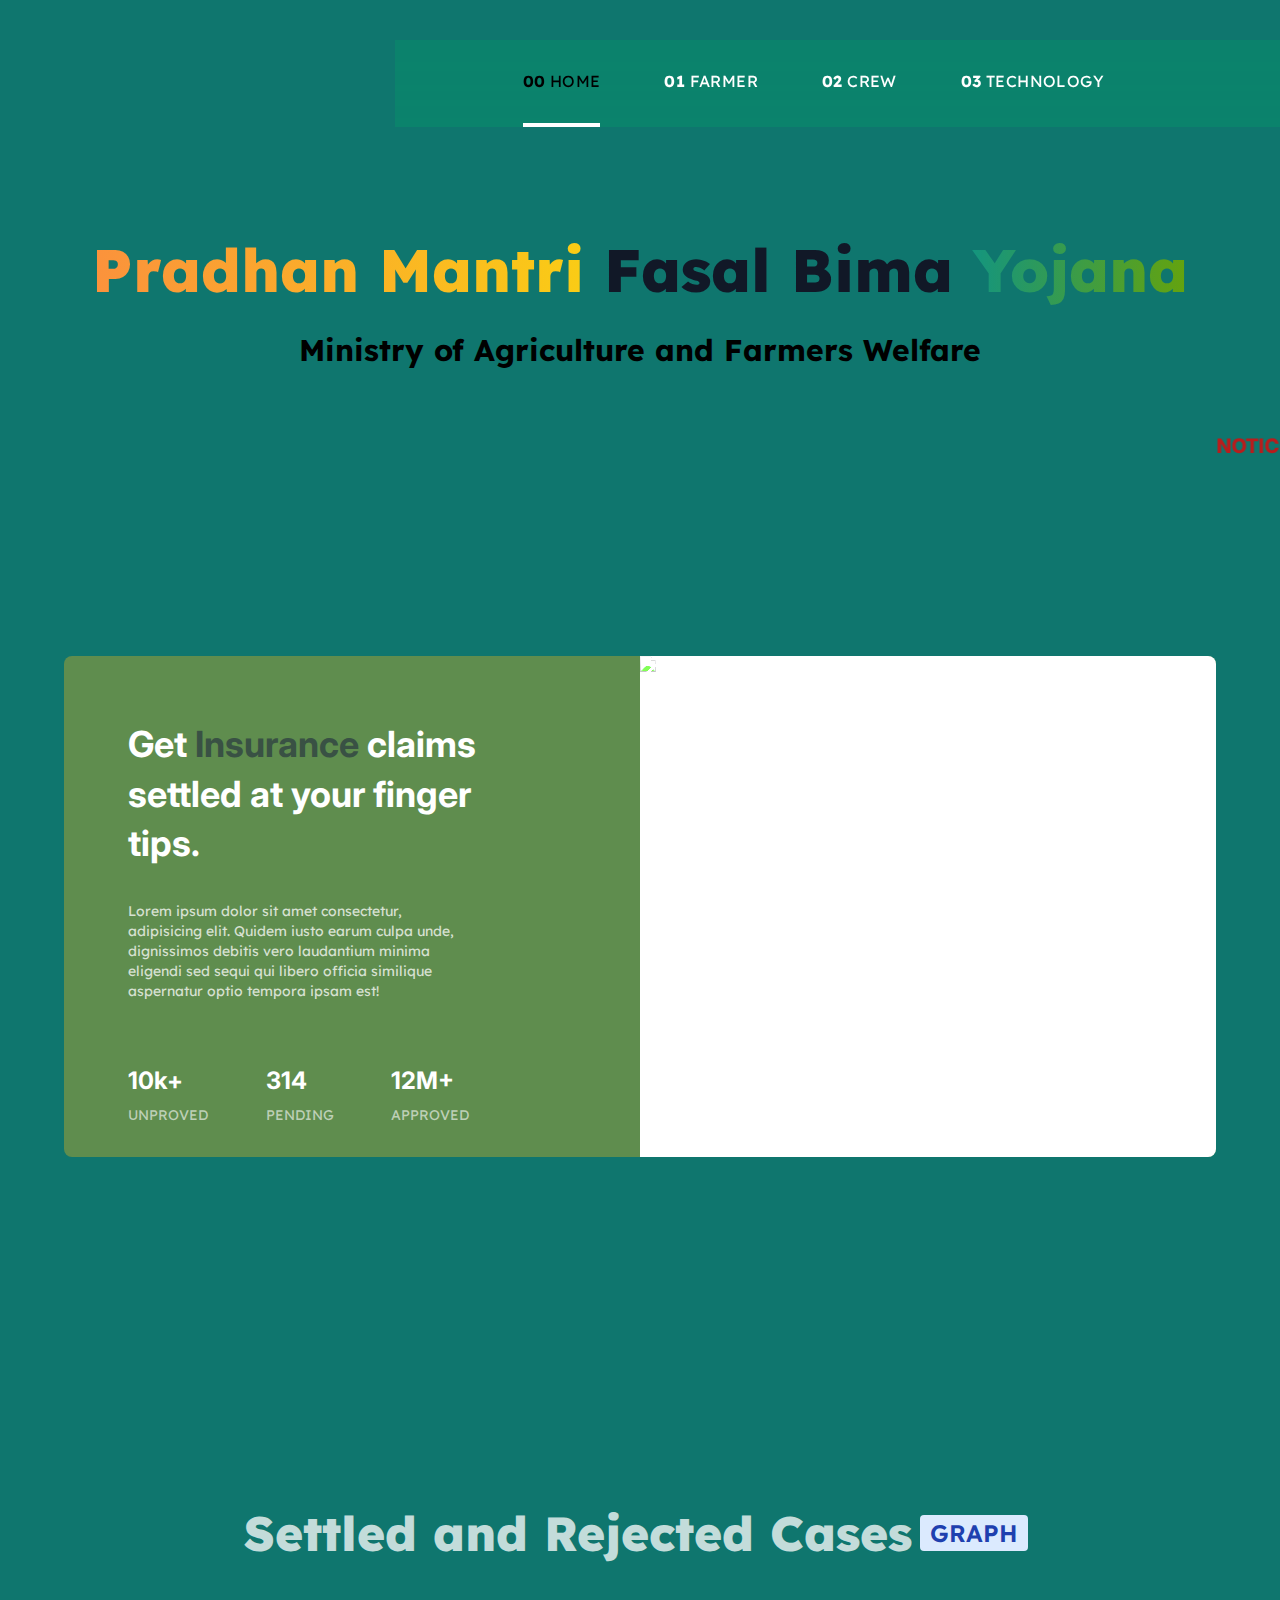
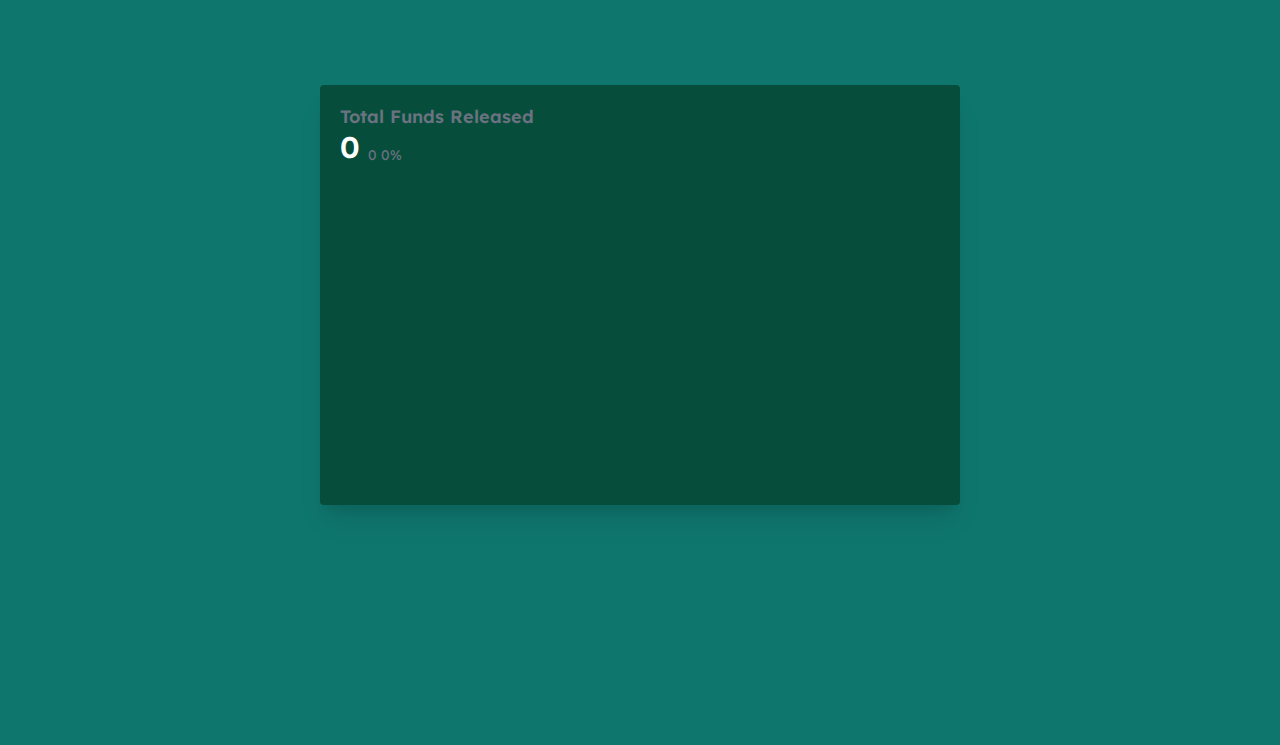
==== public/index.html @ 3e0b40a8 "login signup and database chnged" ====
<!DOCTYPE html>
<html lang="en">
  <head>
    <meta charset="UTF-8" />
    <meta http-equiv="X-UA-Compatible" content="IE=edge" />
    <meta name="viewport" content="width=device-width, initial-scale=1.0" />
    <link rel="preconnect" href="https://fonts.googleapis.com">
    <link rel="preconnect" href="https://fonts.gstatic.com" crossorigin>
    <link href="https://fonts.googleapis.com/css2?family=Barlow&family=Barlow+Condensed&family=Bellefair&display=swap" rel="stylesheet">
    <title>Crop Insurance</title>
    <link rel="stylesheet" href="main.css" />
  </head>
  <body>
    <button id="open" class="lg:hidden absolute top-0 right-0 pt-[33px] pr-6">
      <!-- <svg class="hover:opacity-0 hover:scale-150 transition-all duration-1000" xmlns="http://www.w3.org/2000/svg" width="24" height="21"><g fill="#D0D6F9" fill-rule="evenodd"><path d="M0 0h24v3H0zM0 9h24v3H0zM0 18h24v3H0z"/></g></svg>  -->
      <!-- <svg class="hover:opacity-0 hover:scale-150 transition-all duration-1000" enable-background="new 0 0 48 48" height="48px" id="Layer_3" version="1.1" viewBox="0 0 48 48" width="48px" xml:space="preserve" xmlns="http://www.w3.org/2000/svg" xmlns:xlink="http://www.w3.org/1999/xlink"><rect height="6" width="25" x="23"/><rect height="6" width="25" x="23" y="14"/><rect height="6" width="25" x="23" y="28"/><rect height="6" width="25" x="23" y="42"/><circle cx="18" cy="3" r="3"/><circle cx="18" cy="17" r="3"/><circle cx="18" cy="31" r="3"/><circle cx="18" cy="45" r="3"/><polygon points="0,48 4.07,48 13.092,0 9.021,0 "/></svg> -->
      <svg class="hover:opacity-0 hover:scale-150 transition-all duration-1000" xmlns="http://www.w3.org/2000/svg"  viewBox="0 0 48 48" width="48px" height="48px"><linearGradient id="EIPc0qTNCX0EujYwtxKaXa" x1="12.066" x2="34.891" y1=".066" y2="22.891" gradientUnits="userSpaceOnUse"><stop offset=".237" stop-color="#3bc9f3"/><stop offset=".85" stop-color="#1591d8"/></linearGradient><path fill="url(#EIPc0qTNCX0EujYwtxKaXa)" d="M43,15H5c-1.1,0-2-0.9-2-2v-2c0-1.1,0.9-2,2-2h38c1.1,0,2,0.9,2,2v2C45,14.1,44.1,15,43,15z"/><linearGradient id="EIPc0qTNCX0EujYwtxKaXb" x1="12.066" x2="34.891" y1="12.066" y2="34.891" gradientUnits="userSpaceOnUse"><stop offset=".237" stop-color="#3bc9f3"/><stop offset=".85" stop-color="#1591d8"/></linearGradient><path fill="url(#EIPc0qTNCX0EujYwtxKaXb)" d="M43,27H5c-1.1,0-2-0.9-2-2v-2c0-1.1,0.9-2,2-2h38c1.1,0,2,0.9,2,2v2C45,26.1,44.1,27,43,27z"/><linearGradient id="EIPc0qTNCX0EujYwtxKaXc" x1="12.066" x2="34.891" y1="24.066" y2="46.891" gradientUnits="userSpaceOnUse"><stop offset=".237" stop-color="#3bc9f3"/><stop offset=".85" stop-color="#1591d8"/></linearGradient><path fill="url(#EIPc0qTNCX0EujYwtxKaXc)" d="M43,39H5c-1.1,0-2-0.9-2-2v-2c0-1.1,0.9-2,2-2h38c1.1,0,2,0.9,2,2v2C45,38.1,44.1,39,43,39z"/></svg>
    </button>        
  <!-- Glass Window -->
  <div id="glass" class="lg:hidden hidden absolute top-0 right-0 flex flex-col top-0 h-screen w-[254px] z-20 bg-gray-600 bg-clip-padding bg-opacity-10"  style="backdrop-filter: blur(30px)">
      <button id="close" class="absolute top-0 right-0 pt-[33px] pr-6">
          <!-- <svg class="hover:opacity-0 hover:scale-150 transition-all duration-1000" xmlns="http://www.w3.org/2000/svg" width="20" height="21"><g fill="#D0D6F9" fill-rule="evenodd"><path d="M2.575.954l16.97 16.97-2.12 2.122L.455 3.076z"/><path d="M.454 17.925L17.424.955l2.122 2.12-16.97 16.97z"/></g></svg>  -->
          <!-- <svg class="hover:opacity-0 hover:scale-150 transition-all duration-1000" xmlns="http://www.w3.org/2000/svg"  viewBox="0 0 64 64" width="64px" height="64px"><linearGradient id="fbsFAcPTNuInJg1GESjdha" x1="32" x2="32" y1="7.001" y2="56.998" gradientUnits="userSpaceOnUse" spreadMethod="reflect"><stop offset="0" stop-color="#1a6dff"/><stop offset="1" stop-color="#c822ff"/></linearGradient><path fill="url(#fbsFAcPTNuInJg1GESjdha)" d="M49.757,56.999c-0.768,0-1.536-0.292-2.121-0.877L32,40.485L16.364,56.121 c-1.17,1.169-3.073,1.169-4.243,0l-4.243-4.243c-1.17-1.17-1.17-3.073,0-4.243L23.515,32L7.879,16.364 c-1.17-1.17-1.17-3.073,0-4.243l4.243-4.243c1.169-1.17,3.072-1.171,4.243,0L32,23.515L47.636,7.879c1.17-1.171,3.073-1.17,4.243,0 l4.243,4.243c1.17,1.17,1.17,3.073,0,4.243L40.485,32l15.636,15.636c1.17,1.17,1.17,3.073,0,4.243l-4.243,4.243 C51.293,56.706,50.525,56.999,49.757,56.999z M32,37.657l17.05,17.05c0.39,0.39,1.025,0.389,1.415,0l4.243-4.243 c0.39-0.39,0.39-1.024,0-1.415L37.657,32l17.05-17.05c0.39-0.39,0.39-1.024,0-1.415l-4.243-4.243c-0.39-0.39-1.025-0.391-1.415,0 L32,26.343L14.95,9.293c-0.39-0.39-1.025-0.389-1.415,0l-4.243,4.243c-0.39,0.39-0.39,1.024,0,1.415L26.343,32L9.293,49.05 c-0.39,0.39-0.39,1.024,0,1.415l4.243,4.243c0.389,0.389,1.024,0.39,1.415,0L32,37.657z"/><linearGradient id="fbsFAcPTNuInJg1GESjdhb" x1="32" x2="32" y1="11.94" y2="52.06" gradientUnits="userSpaceOnUse" spreadMethod="reflect"><stop offset="0" stop-color="#6dc7ff"/><stop offset="1" stop-color="#e6abff"/></linearGradient><path fill="url(#fbsFAcPTNuInJg1GESjdhb)" d="M52.061 14.061L49.939 11.939 32 29.879 14.061 11.939 11.939 14.061 29.879 32 11.939 49.939 14.061 52.061 32 34.121 49.939 52.061 52.061 49.939 34.121 32z"/></svg> -->
          <svg class="hover:opacity-0 hover:scale-150 transition-all duration-1000" xmlns="http://www.w3.org/2000/svg"  viewBox="0 0 40 40" width="40px" height="40px"><path fill="#dff0fe" d="M21 24.15L8.857 36.293 4.707 32.143 16.85 20 4.707 7.857 8.857 3.707 21 15.85 33.143 3.707 37.293 7.857 25.15 20 37.293 32.143 33.143 36.293z"/><path fill="#4788c7" d="M33.143,4.414l3.443,3.443L25.15,19.293L24.443,20l0.707,0.707l11.436,11.436l-3.443,3.443 L21.707,24.15L21,23.443l-0.707,0.707L8.857,35.586l-3.443-3.443L16.85,20.707L17.557,20l-0.707-0.707L5.414,7.857l3.443-3.443 L20.293,15.85L21,16.557l0.707-0.707L33.143,4.414 M33.143,3L21,15.143L8.857,3L4,7.857L16.143,20L4,32.143L8.857,37L21,24.857 L33.143,37L38,32.143L25.857,20L38,7.857L33.143,3L33.143,3z"/></svg>
        </button>
      <!-- Navigation Buttons -->
      <div class="flex flex-col mt-32 space-y-6 width-full">
          <a class="pl-6 font-barlow-condensed text-white tracking-widest border-r-4 border-white" href=""><b>00</b> HOME</a>
          <a class="pl-6 font-barlow-condensed text-white tracking-widest hover:border-r-4 hover:border-slate-600" href="./login.html"><b>01</b> FARMER</a>
          <a class="pl-6 font-barlow-condensed text-white tracking-widest hover:border-r-4 hover:border-slate-600" href=""><b>02</b> CREW</a>
          <a class="pl-6 font-barlow-condensed text-white tracking-widest hover:border-r-4 hover:border-slate-600" href=""><b>03</b> TECHNOLOGY</a>
      </div>
  </div>
  <!-- Navigation Bar -->
  <div class="absolute top-0 right-0 hidden lg:mt-10 lg:flex space-x-12 lg:space-x-16 px-16 lg:pr-44 lg:pl-32 bg-emerald-600 bg-clip-padding bg-opacity-40 z-30"  style="backdrop-filter: blur(30px)">
      <a class="py-8 border-b-4 border-white font-lexend-deca leading-[16.8px] lg:leading-[19.2px] tracking-wide text-[14px] lg:text-base text-black" href=""><b class="hidden lg:inline-block">00</b> HOME</a>
      <a class="py-8 hover:border-b-4 border-[#5F8D4E] font-lexend-deca leading-[16.8px] lg:leading-[19.2px] tracking-wide text-[14px] lg:text-base text-white" href="./login.html"><b class="hidden lg:inline-block">01</b> FARMER</a>
      <a class="py-8 hover:border-b-4 border-[#5F8D4E] font-lexend-deca leading-[16.8px] lg:leading-[19.2px] tracking-wide text-[14px] lg:text-base text-white" href=""><b class="hidden lg:inline-block">02</b> CREW</a>
      <a class="py-8 hover:border-b-4 border-[#5F8D4E] font-lexend-deca leading-[16.8px] lg:leading-[19.2px] tracking-wide text-[14px] lg:text-base text-white" href=""><b class="hidden lg:inline-block">03</b> TECHNOLOGY</a>
  </div>
  <marquee class="pt-6 text-xl font-extrabold lg:pt-8 text-red-700 font-inter absolute mt-72 lg:mt-[400px]">NOTICE: The Server will be down for maintainance until further notice.</marquee>
    <main
      class="py-44 lg:py-60 flex flex-col space-y-32 min-h-screen items-center justify-center bg-teal-700 text-center font-lexend-deca text-sm font-normal text-white/75 lg:text-left bg-[url('./images/background.jpg')] bg-cover bg-center bg-no-repeat bg-blend-screen bg-scroll"
    >
      <div>
        <h1 class="text-3xl font-extrabold text-gray-900 dark:text-white md:text-5xl lg:text-6xl"><span class="text-transparent bg-clip-text bg-gradient-to-r to-yellow-400 from-orange-400">Pradhan Mantri</span> Fasal Bima<span class="text-transparent bg-clip-text bg-gradient-to-l to-teal-600 from-lime-600"> Yojana</span></h1>
        <p class="pb-4 lg:pb-8 pt-4 lg:pt-8 text-xl font-bold text-gray-900 md:text-2xl lg:text-3xl text-center text-black">Ministry of Agriculture and Farmers Welfare</p>
      </div>

      <div
        class="mb-48 lg:mb-0 relative top-8 lg:top-32 mx-4 flex max-w-sm flex-col rounded-lg bg-[#5F8D4E] lg:max-w-6xl lg:flex-row"
      >
        <div
          class="flex mb-8 rounded-t-lg bg-white brightness-150 lg:order-2 lg:mb-0 lg:w-2/4 lg:rounded-r-lg lg:rounded-tl-none"
        >
          <img
            src="images/background.jpg"
            alt="three people sitting at a desk with a computer"
            class="rounded-t-lg lg:rounded-r-lg lg:rounded-tl-none items-center select-none"
          />
        </div>
        <div class="lg:w-1/2 lg:pl-16 lg:pt-16">
          <h1
            class="mx-auto mb-4 w-72 font-inter text-3xl font-bold text-white lg:mx-0 lg:mb-8 lg:w-4/5 lg:text-4xl lg:leading-snug"
          >
            Get <span class="text-[#395144] font-bold">Insurance</span> claims settled at your
            finger tips.
          </h1>
          <p class="mx-auto mb-8 w-64 lg:mx-0 lg:mb-16 lg:w-2/3">
            Lorem ipsum dolor sit amet consectetur, adipisicing elit. Quidem iusto 
            earum culpa unde, dignissimos debitis vero laudantium minima 
            eligendi sed sequi qui libero officia similique aspernatur optio tempora ipsam est!
          </p>
          <div
            class="mb-8 flex flex-col space-y-4 lg:w-2/3 lg:flex-row lg:justify-between lg:space-y-0"
          >
            <div>
              <span
                class="font-inter text-2xl font-bold text-white lg:mb-2 lg:block"
                >10k+</span
              >
              <p class="uppercase text-white/60">Unproved</p>
            </div>
            <div>
              <span
                class="font-inter text-2xl font-bold text-white lg:mb-2 lg:block"
                >314</span
              >
              <p class="uppercase text-white/60">Pending</p>
            </div>
            <div>
              <span
                class="font-inter text-2xl font-bold text-white lg:mb-2 lg:block"
                >12M+</span
              >
              <p class="uppercase text-white/60">Approved</p>
            </div>
          </div>
        </div>
      </div>
    </main>

    <main2 class="py-44 lg:py-60 flex flex-col space-y-32 min-h-screen items-center justify-center bg-teal-700 text-center font-lexend-deca text-sm font-normal text-white/75 lg:text-left bg-[url('./images/background1.jpg')] bg-cover bg-center bg-no-repeat bg-blend-screen bg-scroll">
      
        <h1 class="flex items-center text-5xl font-extrabold dark:text-black">Settled and Rejected Cases<span class="bg-blue-100 text-blue-800 text-2xl font-semibold mr-2 px-2.5 py-0.5 rounded dark:bg-blue-200 dark:text-blue-800 ml-2">GRAPH</span></h1>

        <script src="https://cdn.jsdelivr.net/gh/alpinejs/alpine@v2.x.x/dist/alpine.js" defer></script>
        <script src="https://cdnjs.cloudflare.com/ajax/libs/Chart.js/2.9.3/Chart.min.js" defer></script>

        <style>
        @import url(https://cdnjs.cloudflare.com/ajax/libs/MaterialDesign-Webfont/5.3.45/css/materialdesignicons.min.css);
        @import url(https://cdnjs.cloudflare.com/ajax/libs/Chart.js/2.9.3/Chart.min.css);
        </style>


        <div class="bg-emerald-900 text-gray-500 rounded shadow-xl py-5 px-5 w-full lg:w-1/2" x-data="{chartData:chartData()}" x-init="chartData.fetch()">
            <div class="flex flex-wrap items-end">
                <div class="flex-1">
                    <h3 class="text-lg font-semibold leading-tight">Total Funds Released</h3>
                </div>
                <div class="relative" @click.away="chartData.showDropdown=false">
                    <button class="text-xs hover:text-gray-300 h-6 focus:outline-none" @click="chartData.showDropdown=!chartData.showDropdown">
                        <span x-text="chartData.options[chartData.selectedOption].label"></span><i class="ml-1 mdi mdi-chevron-down"></i>
                    </button>
                    <div class="bg-gray-700 shadow-lg rounded text-sm absolute top-auto right-0 min-w-full w-32 z-30 mt-1 -mr-3" x-show="chartData.showDropdown" style="display: none;" x-transition:enter="transition ease duration-300 transform" x-transition:enter-start="opacity-0 translate-y-2" x-transition:enter-end="opacity-100 translate-y-0" x-transition:leave="transition ease duration-300 transform" x-transition:leave-start="opacity-100 translate-y-0" x-transition:leave-end="opacity-0 translate-y-4">
                        <span class="absolute top-0 right-0 w-3 h-3 bg-gray-700 transform rotate-45 -mt-1 mr-3"></span>
                        <div class="bg-gray-700 rounded w-full relative z-10 py-1">
                            <ul class="list-reset text-xs">
                                <template x-for="(item,index) in chartData.options">
                                    <li class="px-4 py-2 hover:bg-gray-600 hover:text-white transition-colors duration-100 cursor-pointer" :class="{'text-white':index==chartData.selectedOption}" @click="chartData.selectOption(index);chartData.showDropdown=false">
                                        <span x-text="item.label"></span>
                                    </li>
                                </template>
                            </ul>
                        </div>
                    </div>
                </div>
            </div>
            <div class="flex flex-wrap items-end mb-5">
                <h4 class="text-2xl lg:text-3xl text-white font-semibold leading-tight inline-block mr-2" x-text="'$'+(chartData.data?chartData.data[chartData.date].total.comma_formatter():0)">0</h4>
                <span class="inline-block" :class="chartData.data&&chartData.data[chartData.date].upDown<0?'text-red-500':'text-green-500'"><span x-text="chartData.data&&chartData.data[chartData.date].upDown<0?'▼':'▲'">0</span> <span x-text="chartData.data?chartData.data[chartData.date].upDown:0">0</span>%</span>
            </div>
            <div>
                <canvas id="chart" class="w-full"></canvas>
            </div>
        </div>

    </main2>

    <!-- Required chart.js -->
    <script src="https://cdn.jsdelivr.net/npm/chart.js"></script>

    <script src="./script.js"></script>
  </body>
</html>
---- public/main.css ----
@import url('https://fonts.googleapis.com/css2?family=Lexend+Deca&display=swap');

@import url('https://fonts.googleapis.com/css2?family=Inter:wght@400;700&display=swap');

/*
! tailwindcss v3.2.4 | MIT License | https://tailwindcss.com
*/

/*
1. Prevent padding and border from affecting element width. (https://github.com/mozdevs/cssremedy/issues/4)
2. Allow adding a border to an element by just adding a border-width. (https://github.com/tailwindcss/tailwindcss/pull/116)
*/

*,
::before,
::after {
  box-sizing: border-box;
  /* 1 */
  border-width: 0;
  /* 2 */
  border-style: solid;
  /* 2 */
  border-color: #e5e7eb;
  /* 2 */
}

::before,
::after {
  --tw-content: '';
}

/*
1. Use a consistent sensible line-height in all browsers.
2. Prevent adjustments of font size after orientation changes in iOS.
3. Use a more readable tab size.
4. Use the user's configured `sans` font-family by default.
5. Use the user's configured `sans` font-feature-settings by default.
*/

html {
  line-height: 1.5;
  /* 1 */
  -webkit-text-size-adjust: 100%;
  /* 2 */
  -moz-tab-size: 4;
  /* 3 */
  -o-tab-size: 4;
     tab-size: 4;
  /* 3 */
  font-family: ui-sans-serif, system-ui, -apple-system, BlinkMacSystemFont, "Segoe UI", Roboto, "Helvetica Neue", Arial, "Noto Sans", sans-serif, "Apple Color Emoji", "Segoe UI Emoji", "Segoe UI Symbol", "Noto Color Emoji";
  /* 4 */
  font-feature-settings: normal;
  /* 5 */
}

/*
1. Remove the margin in all browsers.
2. Inherit line-height from `html` so users can set them as a class directly on the `html` element.
*/

body {
  margin: 0;
  /* 1 */
  line-height: inherit;
  /* 2 */
}

/*
1. Add the correct height in Firefox.
2. Correct the inheritance of border color in Firefox. (https://bugzilla.mozilla.org/show_bug.cgi?id=190655)
3. Ensure horizontal rules are visible by default.
*/

hr {
  height: 0;
  /* 1 */
  color: inherit;
  /* 2 */
  border-top-width: 1px;
  /* 3 */
}

/*
Add the correct text decoration in Chrome, Edge, and Safari.
*/

abbr:where([title]) {
  -webkit-text-decoration: underline dotted;
          text-decoration: underline dotted;
}

/*
Remove the default font size and weight for headings.
*/

h1,
h2,
h3,
h4,
h5,
h6 {
  font-size: inherit;
  font-weight: inherit;
}

/*
Reset links to optimize for opt-in styling instead of opt-out.
*/

a {
  color: inherit;
  text-decoration: inherit;
}

/*
Add the correct font weight in Edge and Safari.
*/

b,
strong {
  font-weight: bolder;
}

/*
1. Use the user's configured `mono` font family by default.
2. Correct the odd `em` font sizing in all browsers.
*/

code,
kbd,
samp,
pre {
  font-family: ui-monospace, SFMono-Regular, Menlo, Monaco, Consolas, "Liberation Mono", "Courier New", monospace;
  /* 1 */
  font-size: 1em;
  /* 2 */
}

/*
Add the correct font size in all browsers.
*/

small {
  font-size: 80%;
}

/*
Prevent `sub` and `sup` elements from affecting the line height in all browsers.
*/

sub,
sup {
  font-size: 75%;
  line-height: 0;
  position: relative;
  vertical-align: baseline;
}

sub {
  bottom: -0.25em;
}

sup {
  top: -0.5em;
}

/*
1. Remove text indentation from table contents in Chrome and Safari. (https://bugs.chromium.org/p/chromium/issues/detail?id=999088, https://bugs.webkit.org/show_bug.cgi?id=201297)
2. Correct table border color inheritance in all Chrome and Safari. (https://bugs.chromium.org/p/chromium/issues/detail?id=935729, https://bugs.webkit.org/show_bug.cgi?id=195016)
3. Remove gaps between table borders by default.
*/

table {
  text-indent: 0;
  /* 1 */
  border-color: inherit;
  /* 2 */
  border-collapse: collapse;
  /* 3 */
}

/*
1. Change the font styles in all browsers.
2. Remove the margin in Firefox and Safari.
3. Remove default padding in all browsers.
*/

button,
input,
optgroup,
select,
textarea {
  font-family: inherit;
  /* 1 */
  font-size: 100%;
  /* 1 */
  font-weight: inherit;
  /* 1 */
  line-height: inherit;
  /* 1 */
  color: inherit;
  /* 1 */
  margin: 0;
  /* 2 */
  padding: 0;
  /* 3 */
}

/*
Remove the inheritance of text transform in Edge and Firefox.
*/

button,
select {
  text-transform: none;
}

/*
1. Correct the inability to style clickable types in iOS and Safari.
2. Remove default button styles.
*/

button,
[type='button'],
[type='reset'],
[type='submit'] {
  -webkit-appearance: button;
  /* 1 */
  background-color: transparent;
  /* 2 */
  background-image: none;
  /* 2 */
}

/*
Use the modern Firefox focus style for all focusable elements.
*/

:-moz-focusring {
  outline: auto;
}

/*
Remove the additional `:invalid` styles in Firefox. (https://github.com/mozilla/gecko-dev/blob/2f9eacd9d3d995c937b4251a5557d95d494c9be1/layout/style/res/forms.css#L728-L737)
*/

:-moz-ui-invalid {
  box-shadow: none;
}

/*
Add the correct vertical alignment in Chrome and Firefox.
*/

progress {
  vertical-align: baseline;
}

/*
Correct the cursor style of increment and decrement buttons in Safari.
*/

::-webkit-inner-spin-button,
::-webkit-outer-spin-button {
  height: auto;
}

/*
1. Correct the odd appearance in Chrome and Safari.
2. Correct the outline style in Safari.
*/

[type='search'] {
  -webkit-appearance: textfield;
  /* 1 */
  outline-offset: -2px;
  /* 2 */
}

/*
Remove the inner padding in Chrome and Safari on macOS.
*/

::-webkit-search-decoration {
  -webkit-appearance: none;
}

/*
1. Correct the inability to style clickable types in iOS and Safari.
2. Change font properties to `inherit` in Safari.
*/

::-webkit-file-upload-button {
  -webkit-appearance: button;
  /* 1 */
  font: inherit;
  /* 2 */
}

/*
Add the correct display in Chrome and Safari.
*/

summary {
  display: list-item;
}

/*
Removes the default spacing and border for appropriate elements.
*/

blockquote,
dl,
dd,
h1,
h2,
h3,
h4,
h5,
h6,
hr,
figure,
p,
pre {
  margin: 0;
}

fieldset {
  margin: 0;
  padding: 0;
}

legend {
  padding: 0;
}

ol,
ul,
menu {
  list-style: none;
  margin: 0;
  padding: 0;
}

/*
Prevent resizing textareas horizontally by default.
*/

textarea {
  resize: vertical;
}

/*
1. Reset the default placeholder opacity in Firefox. (https://github.com/tailwindlabs/tailwindcss/issues/3300)
2. Set the default placeholder color to the user's configured gray 400 color.
*/

input::-moz-placeholder, textarea::-moz-placeholder {
  opacity: 1;
  /* 1 */
  color: #9ca3af;
  /* 2 */
}

input::placeholder,
textarea::placeholder {
  opacity: 1;
  /* 1 */
  color: #9ca3af;
  /* 2 */
}

/*
Set the default cursor for buttons.
*/

button,
[role="button"] {
  cursor: pointer;
}

/*
Make sure disabled buttons don't get the pointer cursor.
*/

:disabled {
  cursor: default;
}

/*
1. Make replaced elements `display: block` by default. (https://github.com/mozdevs/cssremedy/issues/14)
2. Add `vertical-align: middle` to align replaced elements more sensibly by default. (https://github.com/jensimmons/cssremedy/issues/14#issuecomment-634934210)
   This can trigger a poorly considered lint error in some tools but is included by design.
*/

img,
svg,
video,
canvas,
audio,
iframe,
embed,
object {
  display: block;
  /* 1 */
  vertical-align: middle;
  /* 2 */
}

/*
Constrain images and videos to the parent width and preserve their intrinsic aspect ratio. (https://github.com/mozdevs/cssremedy/issues/14)
*/

img,
video {
  max-width: 100%;
  height: auto;
}

/* Make elements with the HTML hidden attribute stay hidden by default */

[hidden] {
  display: none;
}

:root {
  --primary: 244deg 38% 16%;
  --secondary: 233deg 47% 7%;
}

html {
  -webkit-tap-highlight-color: transparent;
}

*, ::before, ::after{
  --tw-border-spacing-x: 0;
  --tw-border-spacing-y: 0;
  --tw-translate-x: 0;
  --tw-translate-y: 0;
  --tw-rotate: 0;
  --tw-skew-x: 0;
  --tw-skew-y: 0;
  --tw-scale-x: 1;
  --tw-scale-y: 1;
  --tw-pan-x:  ;
  --tw-pan-y:  ;
  --tw-pinch-zoom:  ;
  --tw-scroll-snap-strictness: proximity;
  --tw-ordinal:  ;
  --tw-slashed-zero:  ;
  --tw-numeric-figure:  ;
  --tw-numeric-spacing:  ;
  --tw-numeric-fraction:  ;
  --tw-ring-inset:  ;
  --tw-ring-offset-width: 0px;
  --tw-ring-offset-color: #fff;
  --tw-ring-color: rgb(59 130 246 / 0.5);
  --tw-ring-offset-shadow: 0 0 #0000;
  --tw-ring-shadow: 0 0 #0000;
  --tw-shadow: 0 0 #0000;
  --tw-shadow-colored: 0 0 #0000;
  --tw-blur:  ;
  --tw-brightness:  ;
  --tw-contrast:  ;
  --tw-grayscale:  ;
  --tw-hue-rotate:  ;
  --tw-invert:  ;
  --tw-saturate:  ;
  --tw-sepia:  ;
  --tw-drop-shadow:  ;
  --tw-backdrop-blur:  ;
  --tw-backdrop-brightness:  ;
  --tw-backdrop-contrast:  ;
  --tw-backdrop-grayscale:  ;
  --tw-backdrop-hue-rotate:  ;
  --tw-backdrop-invert:  ;
  --tw-backdrop-opacity:  ;
  --tw-backdrop-saturate:  ;
  --tw-backdrop-sepia:  ;
}

::backdrop{
  --tw-border-spacing-x: 0;
  --tw-border-spacing-y: 0;
  --tw-translate-x: 0;
  --tw-translate-y: 0;
  --tw-rotate: 0;
  --tw-skew-x: 0;
  --tw-skew-y: 0;
  --tw-scale-x: 1;
  --tw-scale-y: 1;
  --tw-pan-x:  ;
  --tw-pan-y:  ;
  --tw-pinch-zoom:  ;
  --tw-scroll-snap-strictness: proximity;
  --tw-ordinal:  ;
  --tw-slashed-zero:  ;
  --tw-numeric-figure:  ;
  --tw-numeric-spacing:  ;
  --tw-numeric-fraction:  ;
  --tw-ring-inset:  ;
  --tw-ring-offset-width: 0px;
  --tw-ring-offset-color: #fff;
  --tw-ring-color: rgb(59 130 246 / 0.5);
  --tw-ring-offset-shadow: 0 0 #0000;
  --tw-ring-shadow: 0 0 #0000;
  --tw-shadow: 0 0 #0000;
  --tw-shadow-colored: 0 0 #0000;
  --tw-blur:  ;
  --tw-brightness:  ;
  --tw-contrast:  ;
  --tw-grayscale:  ;
  --tw-hue-rotate:  ;
  --tw-invert:  ;
  --tw-saturate:  ;
  --tw-sepia:  ;
  --tw-drop-shadow:  ;
  --tw-backdrop-blur:  ;
  --tw-backdrop-brightness:  ;
  --tw-backdrop-contrast:  ;
  --tw-backdrop-grayscale:  ;
  --tw-backdrop-hue-rotate:  ;
  --tw-backdrop-invert:  ;
  --tw-backdrop-opacity:  ;
  --tw-backdrop-saturate:  ;
  --tw-backdrop-sepia:  ;
}

.container{
  width: 100%;
}

@media (min-width: 640px){
  .container{
    max-width: 640px;
  }
}

@media (min-width: 768px){
  .container{
    max-width: 768px;
  }
}

@media (min-width: 1024px){
  .container{
    max-width: 1024px;
  }
}

@media (min-width: 1280px){
  .container{
    max-width: 1280px;
  }
}

@media (min-width: 1536px){
  .container{
    max-width: 1536px;
  }
}

.sr-only{
  position: absolute;
  width: 1px;
  height: 1px;
  padding: 0;
  margin: -1px;
  overflow: hidden;
  clip: rect(0, 0, 0, 0);
  white-space: nowrap;
  border-width: 0;
}

.absolute{
  position: absolute;
}

.relative{
  position: relative;
}

.sticky{
  position: sticky;
}

.top-0{
  top: 0px;
}

.right-0{
  right: 0px;
}

.top-8{
  top: 2rem;
}

.top-auto{
  top: auto;
}

.-top-5{
  top: -1.25rem;
}

.right-4{
  right: 1rem;
}

.z-20{
  z-index: 20;
}

.z-30{
  z-index: 30;
}

.z-10{
  z-index: 10;
}

.m-6{
  margin: 1.5rem;
}

.mx-4{
  margin-left: 1rem;
  margin-right: 1rem;
}

.-my-2{
  margin-top: -0.5rem;
  margin-bottom: -0.5rem;
}

.-mx-4{
  margin-left: -1rem;
  margin-right: -1rem;
}

.mx-auto{
  margin-left: auto;
  margin-right: auto;
}

.mx-2{
  margin-left: 0.5rem;
  margin-right: 0.5rem;
}

.mb-4{
  margin-bottom: 1rem;
}

.mt-8{
  margin-top: 2rem;
}

.mt-32{
  margin-top: 8rem;
}

.mt-72{
  margin-top: 18rem;
}

.mb-48{
  margin-bottom: 12rem;
}

.mb-8{
  margin-bottom: 2rem;
}

.mr-2{
  margin-right: 0.5rem;
}

.ml-2{
  margin-left: 0.5rem;
}

.ml-1{
  margin-left: 0.25rem;
}

.mt-1{
  margin-top: 0.25rem;
}

.-mr-3{
  margin-right: -0.75rem;
}

.-mt-1{
  margin-top: -0.25rem;
}

.mr-3{
  margin-right: 0.75rem;
}

.mb-5{
  margin-bottom: 1.25rem;
}

.mb-12{
  margin-bottom: 3rem;
}

.mt-6{
  margin-top: 1.5rem;
}

.mt-12{
  margin-top: 3rem;
}

.mb-6{
  margin-bottom: 1.5rem;
}

.inline-block{
  display: inline-block;
}

.flex{
  display: flex;
}

.inline-flex{
  display: inline-flex;
}

.table{
  display: table;
}

.grid{
  display: grid;
}

.hidden{
  display: none;
}

.h-screen{
  height: 100vh;
}

.h-6{
  height: 1.5rem;
}

.h-3{
  height: 0.75rem;
}

.h-10{
  height: 2.5rem;
}

.h-4{
  height: 1rem;
}

.min-h-screen{
  min-height: 100vh;
}

.w-\[254px\]{
  width: 254px;
}

.w-72{
  width: 18rem;
}

.w-64{
  width: 16rem;
}

.w-full{
  width: 100%;
}

.w-32{
  width: 8rem;
}

.w-3{
  width: 0.75rem;
}

.w-7{
  width: 1.75rem;
}

.w-9{
  width: 2.25rem;
}

.w-\[430px\]{
  width: 430px;
}

.w-10{
  width: 2.5rem;
}

.w-6{
  width: 1.5rem;
}

.w-4{
  width: 1rem;
}

.min-w-full{
  min-width: 100%;
}

.max-w-sm{
  max-width: 24rem;
}

.max-w-screen-lg{
  max-width: 1024px;
}

.flex-1{
  flex: 1 1 0%;
}

.translate-y-2{
  --tw-translate-y: 0.5rem;
  transform: translate(var(--tw-translate-x), var(--tw-translate-y)) rotate(var(--tw-rotate)) skewX(var(--tw-skew-x)) skewY(var(--tw-skew-y)) scaleX(var(--tw-scale-x)) scaleY(var(--tw-scale-y));
}

.translate-y-0{
  --tw-translate-y: 0px;
  transform: translate(var(--tw-translate-x), var(--tw-translate-y)) rotate(var(--tw-rotate)) skewX(var(--tw-skew-x)) skewY(var(--tw-skew-y)) scaleX(var(--tw-scale-x)) scaleY(var(--tw-scale-y));
}

.translate-y-4{
  --tw-translate-y: 1rem;
  transform: translate(var(--tw-translate-x), var(--tw-translate-y)) rotate(var(--tw-rotate)) skewX(var(--tw-skew-x)) skewY(var(--tw-skew-y)) scaleX(var(--tw-scale-x)) scaleY(var(--tw-scale-y));
}

.rotate-45{
  --tw-rotate: 45deg;
  transform: translate(var(--tw-translate-x), var(--tw-translate-y)) rotate(var(--tw-rotate)) skewX(var(--tw-skew-x)) skewY(var(--tw-skew-y)) scaleX(var(--tw-scale-x)) scaleY(var(--tw-scale-y));
}

.transform{
  transform: translate(var(--tw-translate-x), var(--tw-translate-y)) rotate(var(--tw-rotate)) skewX(var(--tw-skew-x)) skewY(var(--tw-skew-y)) scaleX(var(--tw-scale-x)) scaleY(var(--tw-scale-y));
}

.cursor-pointer{
  cursor: pointer;
}

.select-none{
  -webkit-user-select: none;
     -moz-user-select: none;
          user-select: none;
}

.appearance-none{
  -webkit-appearance: none;
     -moz-appearance: none;
          appearance: none;
}

.grid-cols-1{
  grid-template-columns: repeat(1, minmax(0, 1fr));
}

.flex-col{
  flex-direction: column;
}

.flex-wrap{
  flex-wrap: wrap;
}

.items-end{
  align-items: flex-end;
}

.items-center{
  align-items: center;
}

.justify-center{
  justify-content: center;
}

.justify-between{
  justify-content: space-between;
}

.gap-4{
  gap: 1rem;
}

.gap-y-2{
  row-gap: 0.5rem;
}

.space-y-6 > :not([hidden]) ~ :not([hidden]){
  --tw-space-y-reverse: 0;
  margin-top: calc(1.5rem * calc(1 - var(--tw-space-y-reverse)));
  margin-bottom: calc(1.5rem * var(--tw-space-y-reverse));
}

.space-x-12 > :not([hidden]) ~ :not([hidden]){
  --tw-space-x-reverse: 0;
  margin-right: calc(3rem * var(--tw-space-x-reverse));
  margin-left: calc(3rem * calc(1 - var(--tw-space-x-reverse)));
}

.space-y-32 > :not([hidden]) ~ :not([hidden]){
  --tw-space-y-reverse: 0;
  margin-top: calc(8rem * calc(1 - var(--tw-space-y-reverse)));
  margin-bottom: calc(8rem * var(--tw-space-y-reverse));
}

.space-y-4 > :not([hidden]) ~ :not([hidden]){
  --tw-space-y-reverse: 0;
  margin-top: calc(1rem * calc(1 - var(--tw-space-y-reverse)));
  margin-bottom: calc(1rem * var(--tw-space-y-reverse));
}

.space-y-10 > :not([hidden]) ~ :not([hidden]){
  --tw-space-y-reverse: 0;
  margin-top: calc(2.5rem * calc(1 - var(--tw-space-y-reverse)));
  margin-bottom: calc(2.5rem * var(--tw-space-y-reverse));
}

.space-x-4 > :not([hidden]) ~ :not([hidden]){
  --tw-space-x-reverse: 0;
  margin-right: calc(1rem * var(--tw-space-x-reverse));
  margin-left: calc(1rem * calc(1 - var(--tw-space-x-reverse)));
}

.space-x-0 > :not([hidden]) ~ :not([hidden]){
  --tw-space-x-reverse: 0;
  margin-right: calc(0px * var(--tw-space-x-reverse));
  margin-left: calc(0px * calc(1 - var(--tw-space-x-reverse)));
}

.space-x-3 > :not([hidden]) ~ :not([hidden]){
  --tw-space-x-reverse: 0;
  margin-right: calc(0.75rem * var(--tw-space-x-reverse));
  margin-left: calc(0.75rem * calc(1 - var(--tw-space-x-reverse)));
}

.divide-y > :not([hidden]) ~ :not([hidden]){
  --tw-divide-y-reverse: 0;
  border-top-width: calc(1px * calc(1 - var(--tw-divide-y-reverse)));
  border-bottom-width: calc(1px * var(--tw-divide-y-reverse));
}

.divide-gray-300 > :not([hidden]) ~ :not([hidden]){
  --tw-divide-opacity: 1;
  border-color: rgb(209 213 219 / var(--tw-divide-opacity));
}

.divide-indigo-200 > :not([hidden]) ~ :not([hidden]){
  --tw-divide-opacity: 1;
  border-color: rgb(199 210 254 / var(--tw-divide-opacity));
}

.overflow-hidden{
  overflow: hidden;
}

.overflow-x-auto{
  overflow-x: auto;
}

.whitespace-nowrap{
  white-space: nowrap;
}

.rounded{
  border-radius: 0.25rem;
}

.rounded-full{
  border-radius: 9999px;
}

.rounded-lg{
  border-radius: 0.5rem;
}

.rounded-2xl{
  border-radius: 1rem;
}

.rounded-md{
  border-radius: 0.375rem;
}

.rounded-t-lg{
  border-top-left-radius: 0.5rem;
  border-top-right-radius: 0.5rem;
}

.rounded-r-2xl{
  border-top-right-radius: 1rem;
  border-bottom-right-radius: 1rem;
}

.border{
  border-width: 1px;
}

.border-r-4{
  border-right-width: 4px;
}

.border-b-4{
  border-bottom-width: 4px;
}

.border-b{
  border-bottom-width: 1px;
}

.border-l{
  border-left-width: 1px;
}

.border-white{
  --tw-border-opacity: 1;
  border-color: rgb(255 255 255 / var(--tw-border-opacity));
}

.border-\[\#5F8D4E\]{
  --tw-border-opacity: 1;
  border-color: rgb(95 141 78 / var(--tw-border-opacity));
}

.border-gray-300{
  --tw-border-opacity: 1;
  border-color: rgb(209 213 219 / var(--tw-border-opacity));
}

.border-gray-200{
  --tw-border-opacity: 1;
  border-color: rgb(229 231 235 / var(--tw-border-opacity));
}

.border-b-gray-300{
  --tw-border-opacity: 1;
  border-bottom-color: rgb(209 213 219 / var(--tw-border-opacity));
}

.bg-indigo-200{
  --tw-bg-opacity: 1;
  background-color: rgb(199 210 254 / var(--tw-bg-opacity));
}

.bg-blue-500{
  --tw-bg-opacity: 1;
  background-color: rgb(59 130 246 / var(--tw-bg-opacity));
}

.bg-indigo-500{
  --tw-bg-opacity: 1;
  background-color: rgb(99 102 241 / var(--tw-bg-opacity));
}

.bg-white{
  --tw-bg-opacity: 1;
  background-color: rgb(255 255 255 / var(--tw-bg-opacity));
}

.bg-indigo-100{
  --tw-bg-opacity: 1;
  background-color: rgb(224 231 255 / var(--tw-bg-opacity));
}

.bg-red-400{
  --tw-bg-opacity: 1;
  background-color: rgb(248 113 113 / var(--tw-bg-opacity));
}

.bg-green-400{
  --tw-bg-opacity: 1;
  background-color: rgb(74 222 128 / var(--tw-bg-opacity));
}

.bg-yellow-400{
  --tw-bg-opacity: 1;
  background-color: rgb(250 204 21 / var(--tw-bg-opacity));
}

.bg-gray-600{
  --tw-bg-opacity: 1;
  background-color: rgb(75 85 99 / var(--tw-bg-opacity));
}

.bg-emerald-600{
  --tw-bg-opacity: 1;
  background-color: rgb(5 150 105 / var(--tw-bg-opacity));
}

.bg-teal-700{
  --tw-bg-opacity: 1;
  background-color: rgb(15 118 110 / var(--tw-bg-opacity));
}

.bg-\[\#5F8D4E\]{
  --tw-bg-opacity: 1;
  background-color: rgb(95 141 78 / var(--tw-bg-opacity));
}

.bg-blue-100{
  --tw-bg-opacity: 1;
  background-color: rgb(219 234 254 / var(--tw-bg-opacity));
}

.bg-emerald-900{
  --tw-bg-opacity: 1;
  background-color: rgb(6 78 59 / var(--tw-bg-opacity));
}

.bg-gray-700{
  --tw-bg-opacity: 1;
  background-color: rgb(55 65 81 / var(--tw-bg-opacity));
}

.bg-cyan-700{
  --tw-bg-opacity: 1;
  background-color: rgb(14 116 144 / var(--tw-bg-opacity));
}

.bg-gray-200{
  --tw-bg-opacity: 1;
  background-color: rgb(229 231 235 / var(--tw-bg-opacity));
}

.bg-gray-50{
  --tw-bg-opacity: 1;
  background-color: rgb(249 250 251 / var(--tw-bg-opacity));
}

.bg-transparent{
  background-color: transparent;
}

.bg-opacity-10{
  --tw-bg-opacity: 0.1;
}

.bg-opacity-40{
  --tw-bg-opacity: 0.4;
}

.bg-gradient-to-r{
  background-image: linear-gradient(to right, var(--tw-gradient-stops));
}

.bg-\[url\(\'\.\/images\/background\.jpg\'\)\]{
  background-image: url('./images/background.jpg');
}

.bg-gradient-to-l{
  background-image: linear-gradient(to left, var(--tw-gradient-stops));
}

.bg-\[url\(\'\.\/images\/background1\.jpg\'\)\]{
  background-image: url('./images/background1.jpg');
}

.bg-\[url\(\'\.\/images\/login-background\.jpg\'\)\]{
  background-image: url('./images/login-background.jpg');
}

.bg-\[url\(\'\.\/images\/signup-background\.jpg\'\)\]{
  background-image: url('./images/signup-background.jpg');
}

.from-sky-400{
  --tw-gradient-from: #38bdf8;
  --tw-gradient-to: rgb(56 189 248 / 0);
  --tw-gradient-stops: var(--tw-gradient-from), var(--tw-gradient-to);
}

.from-orange-400{
  --tw-gradient-from: #fb923c;
  --tw-gradient-to: rgb(251 146 60 / 0);
  --tw-gradient-stops: var(--tw-gradient-from), var(--tw-gradient-to);
}

.from-lime-600{
  --tw-gradient-from: #65a30d;
  --tw-gradient-to: rgb(101 163 13 / 0);
  --tw-gradient-stops: var(--tw-gradient-from), var(--tw-gradient-to);
}

.to-emerald-600{
  --tw-gradient-to: #059669;
}

.to-yellow-400{
  --tw-gradient-to: #facc15;
}

.to-teal-600{
  --tw-gradient-to: #0d9488;
}

.bg-cover{
  background-size: cover;
}

.bg-scroll{
  background-attachment: scroll;
}

.bg-clip-padding{
  background-clip: padding-box;
}

.bg-clip-text{
  -webkit-background-clip: text;
          background-clip: text;
}

.bg-center{
  background-position: center;
}

.bg-no-repeat{
  background-repeat: no-repeat;
}

.fill-current{
  fill: currentColor;
}

.p-2{
  padding: 0.5rem;
}

.p-6{
  padding: 1.5rem;
}

.p-4{
  padding: 1rem;
}

.px-4{
  padding-left: 1rem;
  padding-right: 1rem;
}

.py-2{
  padding-top: 0.5rem;
  padding-bottom: 0.5rem;
}

.py-3\.5{
  padding-top: 0.875rem;
  padding-bottom: 0.875rem;
}

.py-3{
  padding-top: 0.75rem;
  padding-bottom: 0.75rem;
}

.px-3{
  padding-left: 0.75rem;
  padding-right: 0.75rem;
}

.py-4{
  padding-top: 1rem;
  padding-bottom: 1rem;
}

.px-16{
  padding-left: 4rem;
  padding-right: 4rem;
}

.py-8{
  padding-top: 2rem;
  padding-bottom: 2rem;
}

.py-44{
  padding-top: 11rem;
  padding-bottom: 11rem;
}

.px-2\.5{
  padding-left: 0.625rem;
  padding-right: 0.625rem;
}

.py-0\.5{
  padding-top: 0.125rem;
  padding-bottom: 0.125rem;
}

.px-2{
  padding-left: 0.5rem;
  padding-right: 0.5rem;
}

.py-0{
  padding-top: 0px;
  padding-bottom: 0px;
}

.py-5{
  padding-top: 1.25rem;
  padding-bottom: 1.25rem;
}

.px-5{
  padding-left: 1.25rem;
  padding-right: 1.25rem;
}

.py-1{
  padding-top: 0.25rem;
  padding-bottom: 0.25rem;
}

.px-9{
  padding-left: 2.25rem;
  padding-right: 2.25rem;
}

.py-6{
  padding-top: 1.5rem;
  padding-bottom: 1.5rem;
}

.pl-4{
  padding-left: 1rem;
}

.pr-3{
  padding-right: 0.75rem;
}

.pl-3{
  padding-left: 0.75rem;
}

.pr-4{
  padding-right: 1rem;
}

.pt-\[33px\]{
  padding-top: 33px;
}

.pr-6{
  padding-right: 1.5rem;
}

.pl-6{
  padding-left: 1.5rem;
}

.pt-6{
  padding-top: 1.5rem;
}

.pb-4{
  padding-bottom: 1rem;
}

.pt-4{
  padding-top: 1rem;
}

.pt-8{
  padding-top: 2rem;
}

.text-left{
  text-align: left;
}

.text-center{
  text-align: center;
}

.text-right{
  text-align: right;
}

.align-middle{
  vertical-align: middle;
}

.font-barlow-condensed{
  font-family: "Barlow Condensed", sans;
}

.font-lexend-deca{
  font-family: Lexend Deca;
}

.font-inter{
  font-family: Inter;
}

.font-mono{
  font-family: ui-monospace, SFMono-Regular, Menlo, Monaco, Consolas, "Liberation Mono", "Courier New", monospace;
}

.font-sans{
  font-family: ui-sans-serif, system-ui, -apple-system, BlinkMacSystemFont, "Segoe UI", Roboto, "Helvetica Neue", Arial, "Noto Sans", sans-serif, "Apple Color Emoji", "Segoe UI Emoji", "Segoe UI Symbol", "Noto Color Emoji";
}

.text-base{
  font-size: 1rem;
  line-height: 1.5rem;
}

.text-sm{
  font-size: 0.875rem;
  line-height: 1.25rem;
}

.text-\[14px\]{
  font-size: 14px;
}

.text-xl{
  font-size: 1.25rem;
  line-height: 1.75rem;
}

.text-3xl{
  font-size: 1.875rem;
  line-height: 2.25rem;
}

.text-2xl{
  font-size: 1.5rem;
  line-height: 2rem;
}

.text-5xl{
  font-size: 3rem;
  line-height: 1;
}

.text-lg{
  font-size: 1.125rem;
  line-height: 1.75rem;
}

.text-xs{
  font-size: 0.75rem;
  line-height: 1rem;
}

.text-4xl{
  font-size: 2.25rem;
  line-height: 2.5rem;
}

.font-medium{
  font-weight: 500;
}

.font-bold{
  font-weight: 700;
}

.font-semibold{
  font-weight: 600;
}

.font-extrabold{
  font-weight: 800;
}

.font-normal{
  font-weight: 400;
}

.font-light{
  font-weight: 300;
}

.font-thin{
  font-weight: 100;
}

.uppercase{
  text-transform: uppercase;
}

.leading-\[16\.8px\]{
  line-height: 16.8px;
}

.leading-tight{
  line-height: 1.25;
}

.tracking-widest{
  letter-spacing: 0.1em;
}

.tracking-wide{
  letter-spacing: 0.025em;
}

.text-gray-900{
  --tw-text-opacity: 1;
  color: rgb(17 24 39 / var(--tw-text-opacity));
}

.text-transparent{
  color: transparent;
}

.text-white{
  --tw-text-opacity: 1;
  color: rgb(255 255 255 / var(--tw-text-opacity));
}

.text-gray-500{
  --tw-text-opacity: 1;
  color: rgb(107 114 128 / var(--tw-text-opacity));
}

.text-red-800{
  --tw-text-opacity: 1;
  color: rgb(153 27 27 / var(--tw-text-opacity));
}

.text-indigo-600{
  --tw-text-opacity: 1;
  color: rgb(79 70 229 / var(--tw-text-opacity));
}

.text-teal-700{
  --tw-text-opacity: 1;
  color: rgb(15 118 110 / var(--tw-text-opacity));
}

.text-yellow-700{
  --tw-text-opacity: 1;
  color: rgb(161 98 7 / var(--tw-text-opacity));
}

.text-black{
  --tw-text-opacity: 1;
  color: rgb(0 0 0 / var(--tw-text-opacity));
}

.text-red-700{
  --tw-text-opacity: 1;
  color: rgb(185 28 28 / var(--tw-text-opacity));
}

.text-white\/75{
  color: rgb(255 255 255 / 0.75);
}

.text-\[\#395144\]{
  --tw-text-opacity: 1;
  color: rgb(57 81 68 / var(--tw-text-opacity));
}

.text-white\/60{
  color: rgb(255 255 255 / 0.6);
}

.text-blue-800{
  --tw-text-opacity: 1;
  color: rgb(30 64 175 / var(--tw-text-opacity));
}

.text-red-500{
  --tw-text-opacity: 1;
  color: rgb(239 68 68 / var(--tw-text-opacity));
}

.text-green-500{
  --tw-text-opacity: 1;
  color: rgb(34 197 94 / var(--tw-text-opacity));
}

.text-gray-600{
  --tw-text-opacity: 1;
  color: rgb(75 85 99 / var(--tw-text-opacity));
}

.text-cyan-700{
  --tw-text-opacity: 1;
  color: rgb(14 116 144 / var(--tw-text-opacity));
}

.text-indigo-500{
  --tw-text-opacity: 1;
  color: rgb(99 102 241 / var(--tw-text-opacity));
}

.text-gray-400{
  --tw-text-opacity: 1;
  color: rgb(156 163 175 / var(--tw-text-opacity));
}

.text-gray-800{
  --tw-text-opacity: 1;
  color: rgb(31 41 55 / var(--tw-text-opacity));
}

.text-gray-300{
  --tw-text-opacity: 1;
  color: rgb(209 213 219 / var(--tw-text-opacity));
}

.opacity-0{
  opacity: 0;
}

.opacity-100{
  opacity: 1;
}

.bg-blend-screen{
  background-blend-mode: screen;
}

.shadow{
  --tw-shadow: 0 1px 3px 0 rgb(0 0 0 / 0.1), 0 1px 2px -1px rgb(0 0 0 / 0.1);
  --tw-shadow-colored: 0 1px 3px 0 var(--tw-shadow-color), 0 1px 2px -1px var(--tw-shadow-color);
  box-shadow: var(--tw-ring-offset-shadow, 0 0 #0000), var(--tw-ring-shadow, 0 0 #0000), var(--tw-shadow);
}

.shadow-xl{
  --tw-shadow: 0 20px 25px -5px rgb(0 0 0 / 0.1), 0 8px 10px -6px rgb(0 0 0 / 0.1);
  --tw-shadow-colored: 0 20px 25px -5px var(--tw-shadow-color), 0 8px 10px -6px var(--tw-shadow-color);
  box-shadow: var(--tw-ring-offset-shadow, 0 0 #0000), var(--tw-ring-shadow, 0 0 #0000), var(--tw-shadow);
}

.shadow-lg{
  --tw-shadow: 0 10px 15px -3px rgb(0 0 0 / 0.1), 0 4px 6px -4px rgb(0 0 0 / 0.1);
  --tw-shadow-colored: 0 10px 15px -3px var(--tw-shadow-color), 0 4px 6px -4px var(--tw-shadow-color);
  box-shadow: var(--tw-ring-offset-shadow, 0 0 #0000), var(--tw-ring-shadow, 0 0 #0000), var(--tw-shadow);
}

.shadow-2xl{
  --tw-shadow: 0 25px 50px -12px rgb(0 0 0 / 0.25);
  --tw-shadow-colored: 0 25px 50px -12px var(--tw-shadow-color);
  box-shadow: var(--tw-ring-offset-shadow, 0 0 #0000), var(--tw-ring-shadow, 0 0 #0000), var(--tw-shadow);
}

.shadow-sm{
  --tw-shadow: 0 1px 2px 0 rgb(0 0 0 / 0.05);
  --tw-shadow-colored: 0 1px 2px 0 var(--tw-shadow-color);
  box-shadow: var(--tw-ring-offset-shadow, 0 0 #0000), var(--tw-ring-shadow, 0 0 #0000), var(--tw-shadow);
}

.shadow-cyan-100{
  --tw-shadow-color: #cffafe;
  --tw-shadow: var(--tw-shadow-colored);
}

.outline-none{
  outline: 2px solid transparent;
  outline-offset: 2px;
}

.ring-1{
  --tw-ring-offset-shadow: var(--tw-ring-inset) 0 0 0 var(--tw-ring-offset-width) var(--tw-ring-offset-color);
  --tw-ring-shadow: var(--tw-ring-inset) 0 0 0 calc(1px + var(--tw-ring-offset-width)) var(--tw-ring-color);
  box-shadow: var(--tw-ring-offset-shadow), var(--tw-ring-shadow), var(--tw-shadow, 0 0 #0000);
}

.ring-black{
  --tw-ring-opacity: 1;
  --tw-ring-color: rgb(0 0 0 / var(--tw-ring-opacity));
}

.ring-opacity-5{
  --tw-ring-opacity: 0.05;
}

.blur{
  --tw-blur: blur(8px);
  filter: var(--tw-blur) var(--tw-brightness) var(--tw-contrast) var(--tw-grayscale) var(--tw-hue-rotate) var(--tw-invert) var(--tw-saturate) var(--tw-sepia) var(--tw-drop-shadow);
}

.brightness-150{
  --tw-brightness: brightness(1.5);
  filter: var(--tw-blur) var(--tw-brightness) var(--tw-contrast) var(--tw-grayscale) var(--tw-hue-rotate) var(--tw-invert) var(--tw-saturate) var(--tw-sepia) var(--tw-drop-shadow);
}

.backdrop-filter{
  -webkit-backdrop-filter: var(--tw-backdrop-blur) var(--tw-backdrop-brightness) var(--tw-backdrop-contrast) var(--tw-backdrop-grayscale) var(--tw-backdrop-hue-rotate) var(--tw-backdrop-invert) var(--tw-backdrop-opacity) var(--tw-backdrop-saturate) var(--tw-backdrop-sepia);
          backdrop-filter: var(--tw-backdrop-blur) var(--tw-backdrop-brightness) var(--tw-backdrop-contrast) var(--tw-backdrop-grayscale) var(--tw-backdrop-hue-rotate) var(--tw-backdrop-invert) var(--tw-backdrop-opacity) var(--tw-backdrop-saturate) var(--tw-backdrop-sepia);
}

.transition-all{
  transition-property: all;
  transition-timing-function: cubic-bezier(0.4, 0, 0.2, 1);
  transition-duration: 150ms;
}

.transition{
  transition-property: color, background-color, border-color, text-decoration-color, fill, stroke, opacity, box-shadow, transform, filter, -webkit-backdrop-filter;
  transition-property: color, background-color, border-color, text-decoration-color, fill, stroke, opacity, box-shadow, transform, filter, backdrop-filter;
  transition-property: color, background-color, border-color, text-decoration-color, fill, stroke, opacity, box-shadow, transform, filter, backdrop-filter, -webkit-backdrop-filter;
  transition-timing-function: cubic-bezier(0.4, 0, 0.2, 1);
  transition-duration: 150ms;
}

.transition-colors{
  transition-property: color, background-color, border-color, text-decoration-color, fill, stroke;
  transition-timing-function: cubic-bezier(0.4, 0, 0.2, 1);
  transition-duration: 150ms;
}

.duration-1000{
  transition-duration: 1000ms;
}

.duration-300{
  transition-duration: 300ms;
}

.duration-100{
  transition-duration: 100ms;
}

.duration-150{
  transition-duration: 150ms;
}

.placeholder\:font-sans::-moz-placeholder{
  font-family: ui-sans-serif, system-ui, -apple-system, BlinkMacSystemFont, "Segoe UI", Roboto, "Helvetica Neue", Arial, "Noto Sans", sans-serif, "Apple Color Emoji", "Segoe UI Emoji", "Segoe UI Symbol", "Noto Color Emoji";
}

.placeholder\:font-sans::placeholder{
  font-family: ui-sans-serif, system-ui, -apple-system, BlinkMacSystemFont, "Segoe UI", Roboto, "Helvetica Neue", Arial, "Noto Sans", sans-serif, "Apple Color Emoji", "Segoe UI Emoji", "Segoe UI Symbol", "Noto Color Emoji";
}

.placeholder\:font-light::-moz-placeholder{
  font-weight: 300;
}

.placeholder\:font-light::placeholder{
  font-weight: 300;
}

.hover\:-translate-y-0\.5:hover{
  --tw-translate-y: -0.125rem;
  transform: translate(var(--tw-translate-x), var(--tw-translate-y)) rotate(var(--tw-rotate)) skewX(var(--tw-skew-x)) skewY(var(--tw-skew-y)) scaleX(var(--tw-scale-x)) scaleY(var(--tw-scale-y));
}

.hover\:-translate-y-0:hover{
  --tw-translate-y: -0px;
  transform: translate(var(--tw-translate-x), var(--tw-translate-y)) rotate(var(--tw-rotate)) skewX(var(--tw-skew-x)) skewY(var(--tw-skew-y)) scaleX(var(--tw-scale-x)) scaleY(var(--tw-scale-y));
}

.hover\:scale-150:hover{
  --tw-scale-x: 1.5;
  --tw-scale-y: 1.5;
  transform: translate(var(--tw-translate-x), var(--tw-translate-y)) rotate(var(--tw-rotate)) skewX(var(--tw-skew-x)) skewY(var(--tw-skew-y)) scaleX(var(--tw-scale-x)) scaleY(var(--tw-scale-y));
}

.hover\:cursor-pointer:hover{
  cursor: pointer;
}

.hover\:border-r-4:hover{
  border-right-width: 4px;
}

.hover\:border-b-4:hover{
  border-bottom-width: 4px;
}

.hover\:border-slate-600:hover{
  --tw-border-opacity: 1;
  border-color: rgb(71 85 105 / var(--tw-border-opacity));
}

.hover\:bg-blue-700:hover{
  --tw-bg-opacity: 1;
  background-color: rgb(29 78 216 / var(--tw-bg-opacity));
}

.hover\:bg-gray-600:hover{
  --tw-bg-opacity: 1;
  background-color: rgb(75 85 99 / var(--tw-bg-opacity));
}

.hover\:bg-opacity-90:hover{
  --tw-bg-opacity: 0.9;
}

.hover\:bg-opacity-30:hover{
  --tw-bg-opacity: 0.3;
}

.hover\:text-indigo-900:hover{
  --tw-text-opacity: 1;
  color: rgb(49 46 129 / var(--tw-text-opacity));
}

.hover\:text-gray-300:hover{
  --tw-text-opacity: 1;
  color: rgb(209 213 219 / var(--tw-text-opacity));
}

.hover\:text-white:hover{
  --tw-text-opacity: 1;
  color: rgb(255 255 255 / var(--tw-text-opacity));
}

.hover\:text-red-600:hover{
  --tw-text-opacity: 1;
  color: rgb(220 38 38 / var(--tw-text-opacity));
}

.hover\:text-blue-600:hover{
  --tw-text-opacity: 1;
  color: rgb(37 99 235 / var(--tw-text-opacity));
}

.hover\:opacity-0:hover{
  opacity: 0;
}

.hover\:shadow-lg:hover{
  --tw-shadow: 0 10px 15px -3px rgb(0 0 0 / 0.1), 0 4px 6px -4px rgb(0 0 0 / 0.1);
  --tw-shadow-colored: 0 10px 15px -3px var(--tw-shadow-color), 0 4px 6px -4px var(--tw-shadow-color);
  box-shadow: var(--tw-ring-offset-shadow, 0 0 #0000), var(--tw-ring-shadow, 0 0 #0000), var(--tw-shadow);
}

.focus\:outline-none:focus{
  outline: 2px solid transparent;
  outline-offset: 2px;
}

.group:hover .group-hover\:text-gray-600{
  --tw-text-opacity: 1;
  color: rgb(75 85 99 / var(--tw-text-opacity));
}

@media (prefers-color-scheme: dark){
  .dark\:bg-blue-200{
    --tw-bg-opacity: 1;
    background-color: rgb(191 219 254 / var(--tw-bg-opacity));
  }

  .dark\:text-white{
    --tw-text-opacity: 1;
    color: rgb(255 255 255 / var(--tw-text-opacity));
  }

  .dark\:text-black{
    --tw-text-opacity: 1;
    color: rgb(0 0 0 / var(--tw-text-opacity));
  }

  .dark\:text-blue-800{
    --tw-text-opacity: 1;
    color: rgb(30 64 175 / var(--tw-text-opacity));
  }
}

@media (min-width: 640px){
  .sm\:mx-6{
    margin-left: 1.5rem;
    margin-right: 1.5rem;
  }

  .sm\:-mx-6{
    margin-left: -1.5rem;
    margin-right: -1.5rem;
  }

  .sm\:px-6{
    padding-left: 1.5rem;
    padding-right: 1.5rem;
  }

  .sm\:pl-6{
    padding-left: 1.5rem;
  }

  .sm\:pr-6{
    padding-right: 1.5rem;
  }
}

@media (min-width: 768px){
  .md\:top-4{
    top: 1rem;
  }

  .md\:col-span-5{
    grid-column: span 5 / span 5;
  }

  .md\:col-span-3{
    grid-column: span 3 / span 3;
  }

  .md\:col-span-2{
    grid-column: span 2 / span 2;
  }

  .md\:col-span-1{
    grid-column: span 1 / span 1;
  }

  .md\:m-0{
    margin: 0px;
  }

  .md\:block{
    display: block;
  }

  .md\:w-auto{
    width: auto;
  }

  .md\:w-1\/2{
    width: 50%;
  }

  .md\:grid-cols-5{
    grid-template-columns: repeat(5, minmax(0, 1fr));
  }

  .md\:flex-row{
    flex-direction: row;
  }

  .md\:space-y-0 > :not([hidden]) ~ :not([hidden]){
    --tw-space-y-reverse: 0;
    margin-top: calc(0px * calc(1 - var(--tw-space-y-reverse)));
    margin-bottom: calc(0px * var(--tw-space-y-reverse));
  }

  .md\:space-x-4 > :not([hidden]) ~ :not([hidden]){
    --tw-space-x-reverse: 0;
    margin-right: calc(1rem * var(--tw-space-x-reverse));
    margin-left: calc(1rem * calc(1 - var(--tw-space-x-reverse)));
  }

  .md\:rounded-lg{
    border-radius: 0.5rem;
  }

  .md\:bg-white{
    --tw-bg-opacity: 1;
    background-color: rgb(255 255 255 / var(--tw-bg-opacity));
  }

  .md\:p-20{
    padding: 5rem;
  }

  .md\:p-8{
    padding: 2rem;
  }

  .md\:px-6{
    padding-left: 1.5rem;
    padding-right: 1.5rem;
  }

  .md\:text-lg{
    font-size: 1.125rem;
    line-height: 1.75rem;
  }

  .md\:text-5xl{
    font-size: 3rem;
    line-height: 1;
  }

  .md\:text-2xl{
    font-size: 1.5rem;
    line-height: 2rem;
  }
}

@media (min-width: 1024px){
  .lg\:top-32{
    top: 8rem;
  }

  .lg\:order-2{
    order: 2;
  }

  .lg\:col-span-2{
    grid-column: span 2 / span 2;
  }

  .lg\:mx-8{
    margin-left: 2rem;
    margin-right: 2rem;
  }

  .lg\:-mx-8{
    margin-left: -2rem;
    margin-right: -2rem;
  }

  .lg\:mx-0{
    margin-left: 0px;
    margin-right: 0px;
  }

  .lg\:mt-10{
    margin-top: 2.5rem;
  }

  .lg\:mt-\[400px\]{
    margin-top: 400px;
  }

  .lg\:mb-0{
    margin-bottom: 0px;
  }

  .lg\:mb-8{
    margin-bottom: 2rem;
  }

  .lg\:mb-16{
    margin-bottom: 4rem;
  }

  .lg\:mb-2{
    margin-bottom: 0.5rem;
  }

  .lg\:block{
    display: block;
  }

  .lg\:inline-block{
    display: inline-block;
  }

  .lg\:flex{
    display: flex;
  }

  .lg\:hidden{
    display: none;
  }

  .lg\:w-2\/4{
    width: 50%;
  }

  .lg\:w-1\/2{
    width: 50%;
  }

  .lg\:w-4\/5{
    width: 80%;
  }

  .lg\:w-2\/3{
    width: 66.666667%;
  }

  .lg\:max-w-6xl{
    max-width: 72rem;
  }

  .lg\:grid-cols-3{
    grid-template-columns: repeat(3, minmax(0, 1fr));
  }

  .lg\:flex-row{
    flex-direction: row;
  }

  .lg\:justify-between{
    justify-content: space-between;
  }

  .lg\:space-x-16 > :not([hidden]) ~ :not([hidden]){
    --tw-space-x-reverse: 0;
    margin-right: calc(4rem * var(--tw-space-x-reverse));
    margin-left: calc(4rem * calc(1 - var(--tw-space-x-reverse)));
  }

  .lg\:space-y-0 > :not([hidden]) ~ :not([hidden]){
    --tw-space-y-reverse: 0;
    margin-top: calc(0px * calc(1 - var(--tw-space-y-reverse)));
    margin-bottom: calc(0px * var(--tw-space-y-reverse));
  }

  .lg\:rounded-r-lg{
    border-top-right-radius: 0.5rem;
    border-bottom-right-radius: 0.5rem;
  }

  .lg\:rounded-tl-none{
    border-top-left-radius: 0px;
  }

  .lg\:px-8{
    padding-left: 2rem;
    padding-right: 2rem;
  }

  .lg\:py-60{
    padding-top: 15rem;
    padding-bottom: 15rem;
  }

  .lg\:pr-44{
    padding-right: 11rem;
  }

  .lg\:pl-32{
    padding-left: 8rem;
  }

  .lg\:pt-8{
    padding-top: 2rem;
  }

  .lg\:pb-8{
    padding-bottom: 2rem;
  }

  .lg\:pl-16{
    padding-left: 4rem;
  }

  .lg\:pt-16{
    padding-top: 4rem;
  }

  .lg\:text-left{
    text-align: left;
  }

  .lg\:text-xl{
    font-size: 1.25rem;
    line-height: 1.75rem;
  }

  .lg\:text-base{
    font-size: 1rem;
    line-height: 1.5rem;
  }

  .lg\:text-6xl{
    font-size: 3.75rem;
    line-height: 1;
  }

  .lg\:text-3xl{
    font-size: 1.875rem;
    line-height: 2.25rem;
  }

  .lg\:text-4xl{
    font-size: 2.25rem;
    line-height: 2.5rem;
  }

  .lg\:leading-\[19\.2px\]{
    line-height: 19.2px;
  }

  .lg\:leading-snug{
    line-height: 1.375;
  }
}
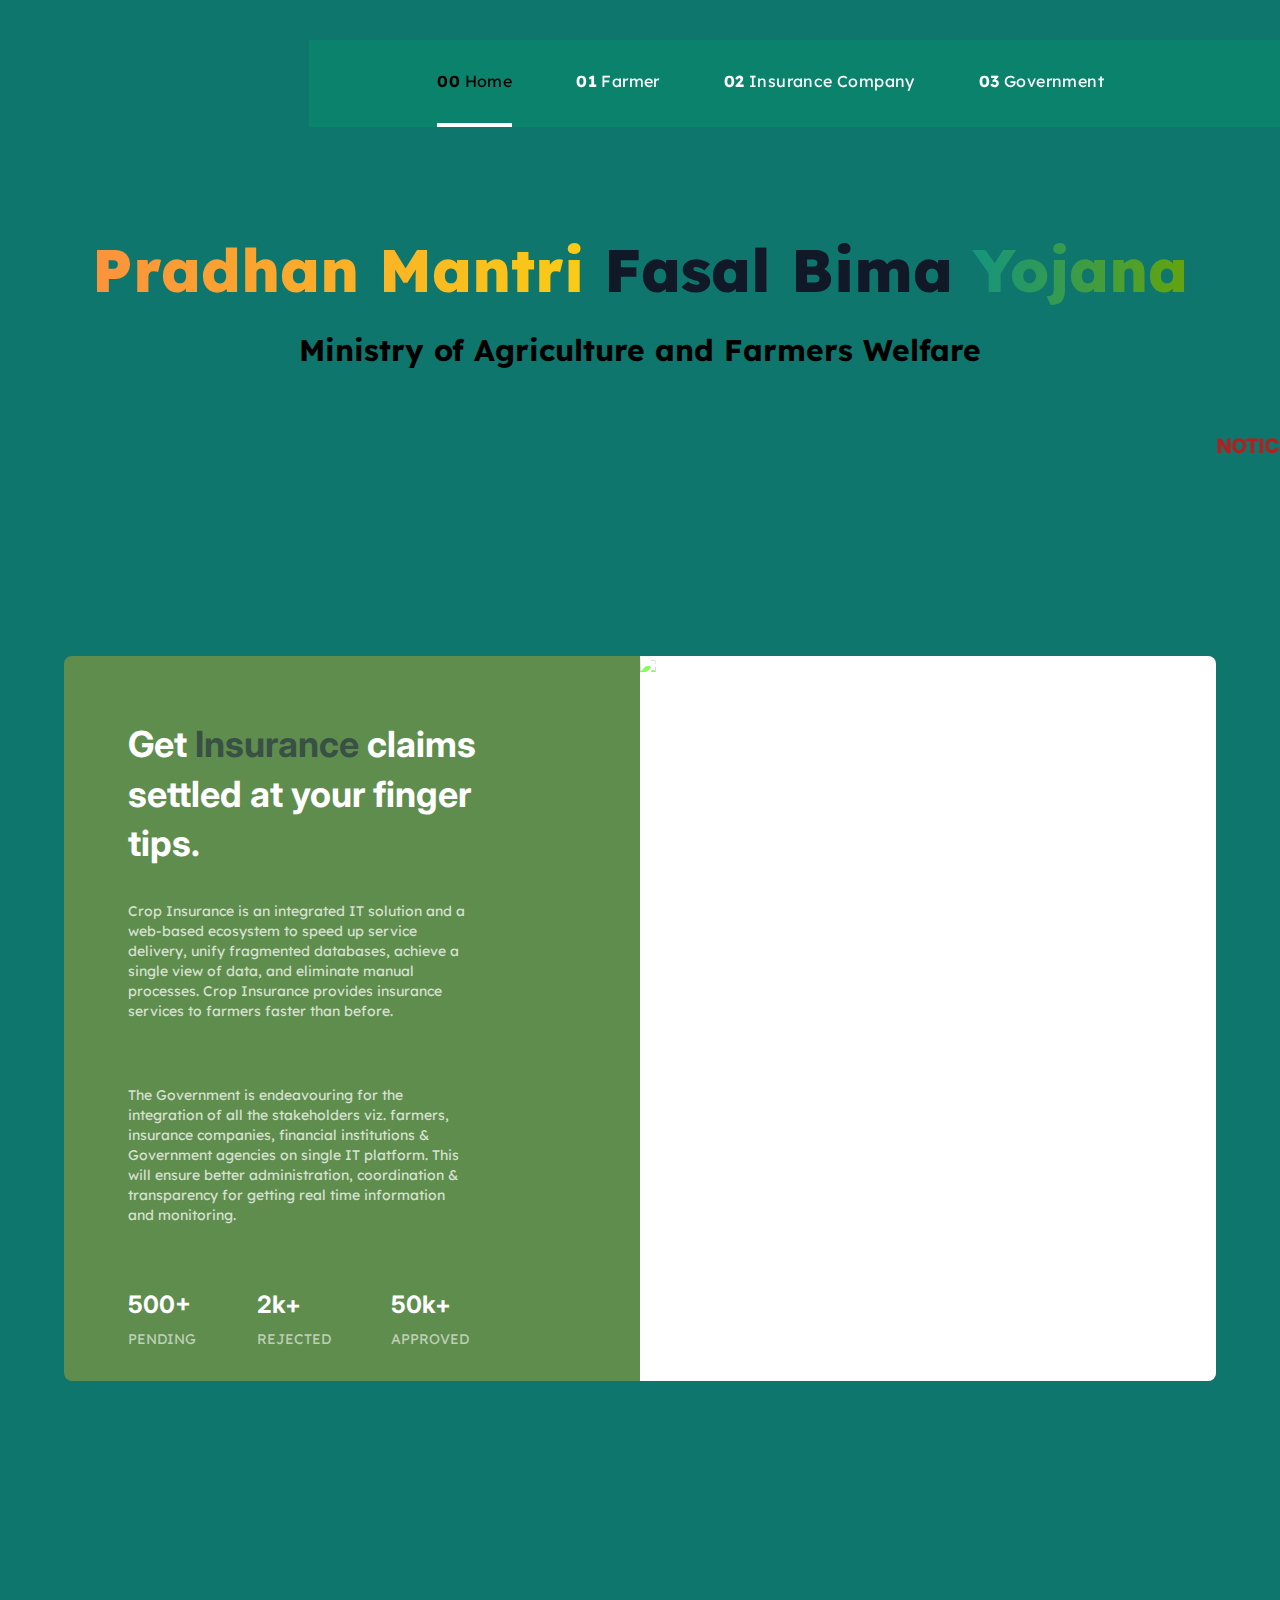
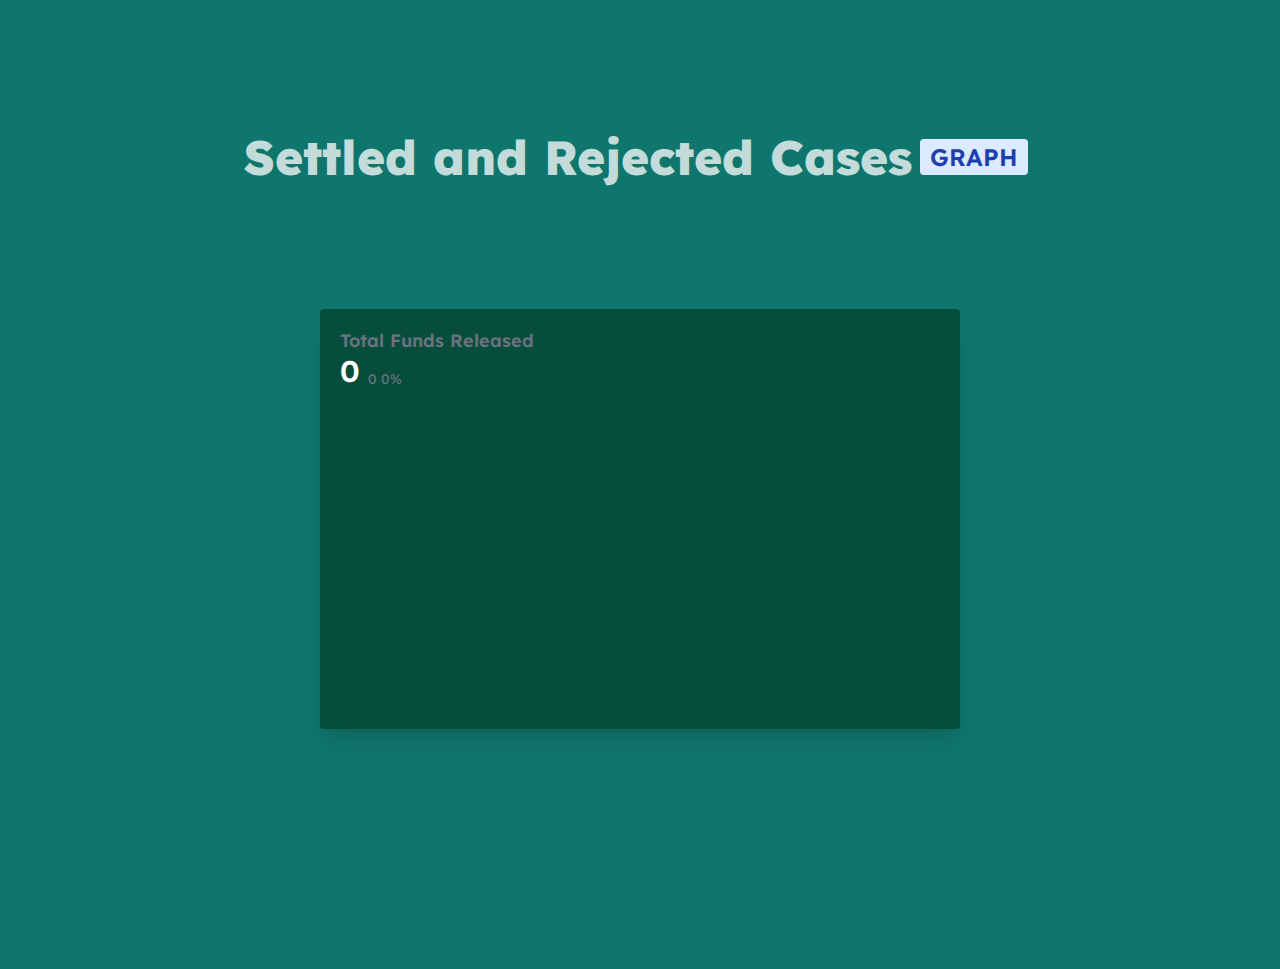
==== commit 73b2441a: "Sign Up Pages added" ====
--- a/public/index.html
+++ b/public/index.html
@@ -26,17 +26,17 @@
       <!-- Navigation Buttons -->
       <div class="flex flex-col mt-32 space-y-6 width-full">
           <a class="pl-6 font-barlow-condensed text-white tracking-widest border-r-4 border-white" href=""><b>00</b> HOME</a>
-          <a class="pl-6 font-barlow-condensed text-white tracking-widest hover:border-r-4 hover:border-slate-600" href="./login.html"><b>01</b> FARMER</a>
-          <a class="pl-6 font-barlow-condensed text-white tracking-widest hover:border-r-4 hover:border-slate-600" href=""><b>02</b> CREW</a>
-          <a class="pl-6 font-barlow-condensed text-white tracking-widest hover:border-r-4 hover:border-slate-600" href=""><b>03</b> TECHNOLOGY</a>
+          <a class="pl-6 font-barlow-condensed text-white tracking-widest hover:border-r-4 hover:border-slate-600" href="./farmerLogin.html"><b>01</b> Farmer</a>
+          <a class="pl-6 font-barlow-condensed text-white tracking-widest hover:border-r-4 hover:border-slate-600" href="./insuranceCompanyLogin.html"><b>02</b> Insurance Company</a>
+          <a class="pl-6 font-barlow-condensed text-white tracking-widest hover:border-r-4 hover:border-slate-600" href="./governmentLogin.html"><b>03</b> Government</a>
       </div>
   </div>
   <!-- Navigation Bar -->
   <div class="absolute top-0 right-0 hidden lg:mt-10 lg:flex space-x-12 lg:space-x-16 px-16 lg:pr-44 lg:pl-32 bg-emerald-600 bg-clip-padding bg-opacity-40 z-30"  style="backdrop-filter: blur(30px)">
-      <a class="py-8 border-b-4 border-white font-lexend-deca leading-[16.8px] lg:leading-[19.2px] tracking-wide text-[14px] lg:text-base text-black" href=""><b class="hidden lg:inline-block">00</b> HOME</a>
-      <a class="py-8 hover:border-b-4 border-[#5F8D4E] font-lexend-deca leading-[16.8px] lg:leading-[19.2px] tracking-wide text-[14px] lg:text-base text-white" href="./login.html"><b class="hidden lg:inline-block">01</b> FARMER</a>
-      <a class="py-8 hover:border-b-4 border-[#5F8D4E] font-lexend-deca leading-[16.8px] lg:leading-[19.2px] tracking-wide text-[14px] lg:text-base text-white" href=""><b class="hidden lg:inline-block">02</b> CREW</a>
-      <a class="py-8 hover:border-b-4 border-[#5F8D4E] font-lexend-deca leading-[16.8px] lg:leading-[19.2px] tracking-wide text-[14px] lg:text-base text-white" href=""><b class="hidden lg:inline-block">03</b> TECHNOLOGY</a>
+      <a class="py-8 border-b-4 border-white font-lexend-deca leading-[16.8px] lg:leading-[19.2px] tracking-wide text-[14px] lg:text-base text-black" href=""><b class="hidden lg:inline-block">00</b> Home</a>
+      <a class="py-8 hover:border-b-4 border-[#5F8D4E] font-lexend-deca leading-[16.8px] lg:leading-[19.2px] tracking-wide text-[14px] lg:text-base text-white" href="./farmerLogin.html"><b class="hidden lg:inline-block">01</b> Farmer</a>
+      <a class="py-8 hover:border-b-4 border-[#5F8D4E] font-lexend-deca leading-[16.8px] lg:leading-[19.2px] tracking-wide text-[14px] lg:text-base text-white" href="./insuranceCompanyLogin.html"><b class="hidden lg:inline-block">02</b> Insurance Company</a>
+      <a class="py-8 hover:border-b-4 border-[#5F8D4E] font-lexend-deca leading-[16.8px] lg:leading-[19.2px] tracking-wide text-[14px] lg:text-base text-white" href="./governmentLogin.html"><b class="hidden lg:inline-block">03</b> Government</a>
   </div>
   <marquee class="pt-6 text-xl font-extrabold lg:pt-8 text-red-700 font-inter absolute mt-72 lg:mt-[400px]">NOTICE: The Server will be down for maintainance until further notice.</marquee>
     <main
@@ -67,9 +67,10 @@
             finger tips.
           </h1>
           <p class="mx-auto mb-8 w-64 lg:mx-0 lg:mb-16 lg:w-2/3">
-            Lorem ipsum dolor sit amet consectetur, adipisicing elit. Quidem iusto 
-            earum culpa unde, dignissimos debitis vero laudantium minima 
-            eligendi sed sequi qui libero officia similique aspernatur optio tempora ipsam est!
+            Crop Insurance is an integrated IT solution and a web-based ecosystem to speed up service delivery, unify fragmented databases, achieve a single view of data, and eliminate manual processes. Crop Insurance provides insurance services to farmers faster than before.
+          </p>
+          <p class="mx-auto mb-8 w-64 lg:mx-0 lg:mb-16 lg:w-2/3">
+            The Government is endeavouring for the integration of all the stakeholders viz. farmers, insurance companies, financial institutions & Government agencies on single IT platform. This will ensure better administration, coordination & transparency for getting real time information and monitoring.
           </p>
           <div
             class="mb-8 flex flex-col space-y-4 lg:w-2/3 lg:flex-row lg:justify-between lg:space-y-0"
@@ -77,21 +78,21 @@
             <div>
               <span
                 class="font-inter text-2xl font-bold text-white lg:mb-2 lg:block"
-                >10k+</span
-              >
-              <p class="uppercase text-white/60">Unproved</p>
-            </div>
-            <div>
-              <span
-                class="font-inter text-2xl font-bold text-white lg:mb-2 lg:block"
-                >314</span
+                >500+</span
               >
               <p class="uppercase text-white/60">Pending</p>
             </div>
             <div>
               <span
                 class="font-inter text-2xl font-bold text-white lg:mb-2 lg:block"
-                >12M+</span
+                >2k+</span
+              >
+              <p class="uppercase text-white/60">Rejected</p>
+            </div>
+            <div>
+              <span
+                class="font-inter text-2xl font-bold text-white lg:mb-2 lg:block"
+                >50k+</span
               >
               <p class="uppercase text-white/60">Approved</p>
             </div>
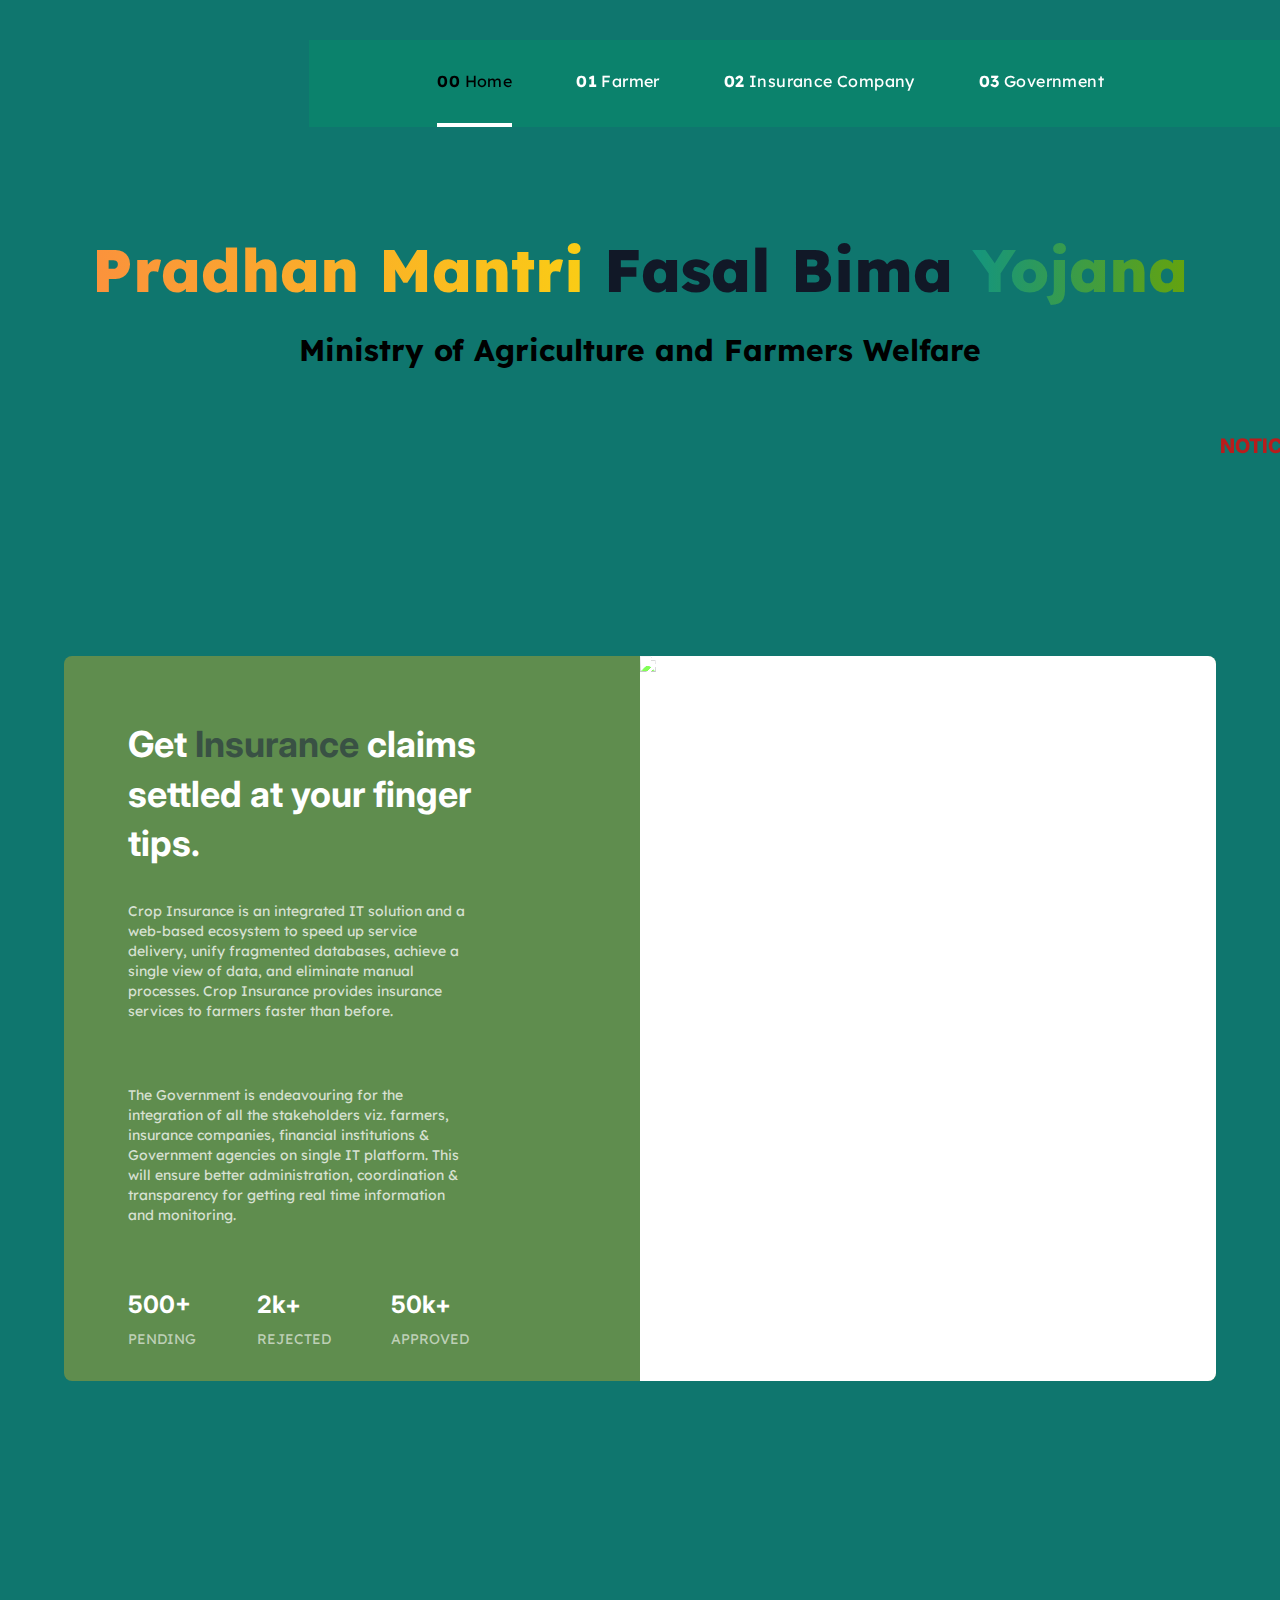
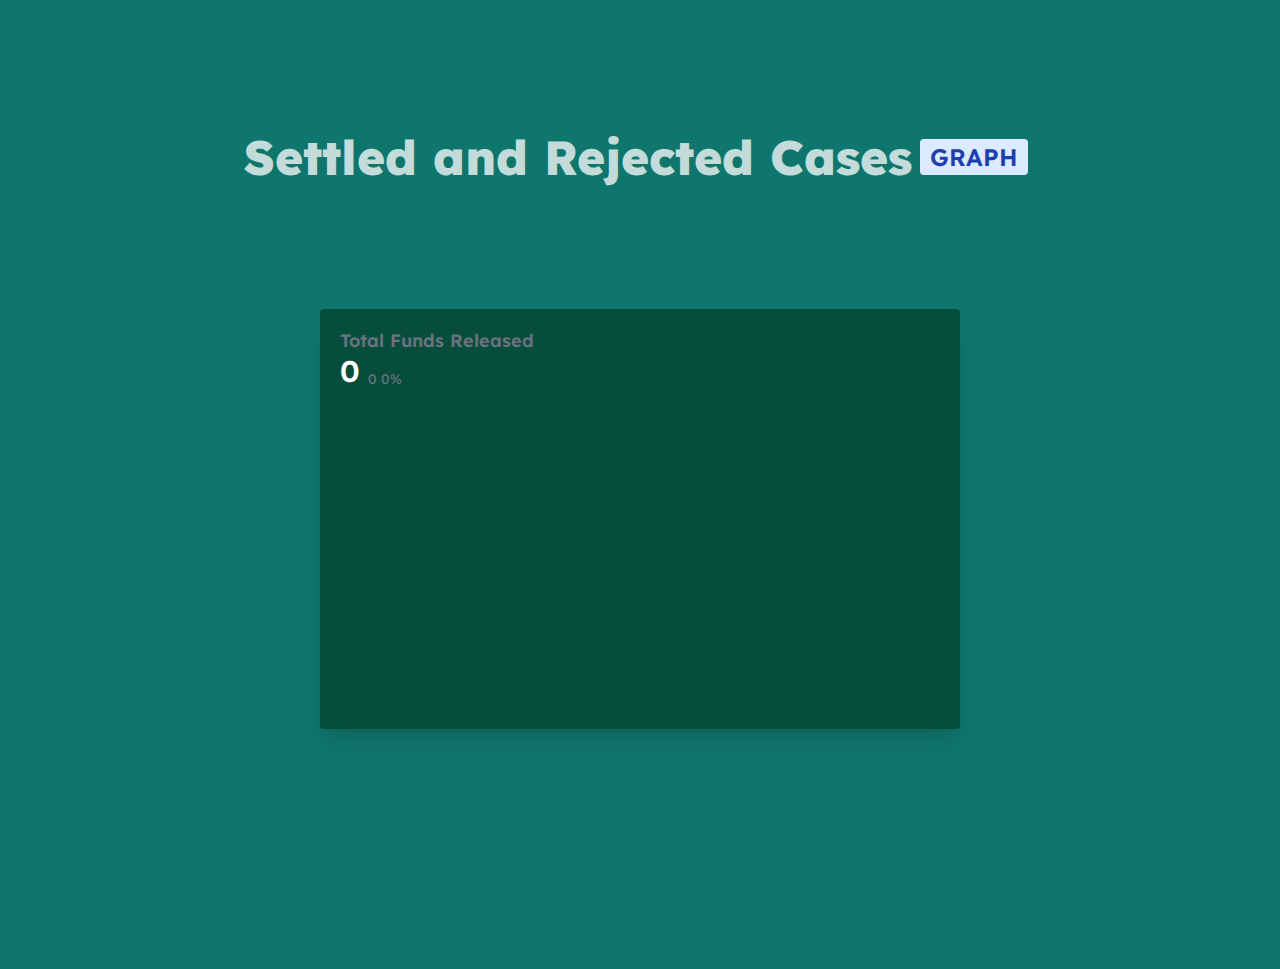
==== commit c5c82a49: "Files Added" ====
--- a/public/index.html
+++ b/public/index.html
@@ -26,17 +26,17 @@
       <!-- Navigation Buttons -->
       <div class="flex flex-col mt-32 space-y-6 width-full">
           <a class="pl-6 font-barlow-condensed text-white tracking-widest border-r-4 border-white" href=""><b>00</b> HOME</a>
-          <a class="pl-6 font-barlow-condensed text-white tracking-widest hover:border-r-4 hover:border-slate-600" href="./farmerLogin.html"><b>01</b> Farmer</a>
-          <a class="pl-6 font-barlow-condensed text-white tracking-widest hover:border-r-4 hover:border-slate-600" href="./insuranceCompanyLogin.html"><b>02</b> Insurance Company</a>
-          <a class="pl-6 font-barlow-condensed text-white tracking-widest hover:border-r-4 hover:border-slate-600" href="./governmentLogin.html"><b>03</b> Government</a>
+          <a class="pl-6 font-barlow-condensed text-white tracking-widest hover:border-r-4 hover:border-slate-600" href="./loginSignup.html"><b>01</b> Farmer</a>
+          <a class="pl-6 font-barlow-condensed text-white tracking-widest hover:border-r-4 hover:border-slate-600" href="./loginSignup.html"><b>02</b> Insurance Company</a>
+          <a class="pl-6 font-barlow-condensed text-white tracking-widest hover:border-r-4 hover:border-slate-600" href="./loginSignup.html"><b>03</b> Government</a>
       </div>
   </div>
   <!-- Navigation Bar -->
   <div class="absolute top-0 right-0 hidden lg:mt-10 lg:flex space-x-12 lg:space-x-16 px-16 lg:pr-44 lg:pl-32 bg-emerald-600 bg-clip-padding bg-opacity-40 z-30"  style="backdrop-filter: blur(30px)">
       <a class="py-8 border-b-4 border-white font-lexend-deca leading-[16.8px] lg:leading-[19.2px] tracking-wide text-[14px] lg:text-base text-black" href=""><b class="hidden lg:inline-block">00</b> Home</a>
-      <a class="py-8 hover:border-b-4 border-[#5F8D4E] font-lexend-deca leading-[16.8px] lg:leading-[19.2px] tracking-wide text-[14px] lg:text-base text-white" href="./farmerLogin.html"><b class="hidden lg:inline-block">01</b> Farmer</a>
-      <a class="py-8 hover:border-b-4 border-[#5F8D4E] font-lexend-deca leading-[16.8px] lg:leading-[19.2px] tracking-wide text-[14px] lg:text-base text-white" href="./insuranceCompanyLogin.html"><b class="hidden lg:inline-block">02</b> Insurance Company</a>
-      <a class="py-8 hover:border-b-4 border-[#5F8D4E] font-lexend-deca leading-[16.8px] lg:leading-[19.2px] tracking-wide text-[14px] lg:text-base text-white" href="./governmentLogin.html"><b class="hidden lg:inline-block">03</b> Government</a>
+      <a class="py-8 hover:border-b-4 border-[#5F8D4E] font-lexend-deca leading-[16.8px] lg:leading-[19.2px] tracking-wide text-[14px] lg:text-base text-white" href="./loginSignup.html"><b class="hidden lg:inline-block">01</b> Farmer</a>
+      <a class="py-8 hover:border-b-4 border-[#5F8D4E] font-lexend-deca leading-[16.8px] lg:leading-[19.2px] tracking-wide text-[14px] lg:text-base text-white" href="./loginSignup.html"><b class="hidden lg:inline-block">02</b> Insurance Company</a>
+      <a class="py-8 hover:border-b-4 border-[#5F8D4E] font-lexend-deca leading-[16.8px] lg:leading-[19.2px] tracking-wide text-[14px] lg:text-base text-white" href="./loginSignup.html"><b class="hidden lg:inline-block">03</b> Government</a>
   </div>
   <marquee class="pt-6 text-xl font-extrabold lg:pt-8 text-red-700 font-inter absolute mt-72 lg:mt-[400px]">NOTICE: The Server will be down for maintainance until further notice.</marquee>
     <main
--- a/public/main.css
+++ b/public/main.css
@@ -588,6 +588,14 @@
   top: 0px;
 }
 
+.-top-5{
+  top: -1.25rem;
+}
+
+.right-4{
+  right: 1rem;
+}
+
 .right-0{
   right: 0px;
 }
@@ -598,14 +606,6 @@
 
 .top-auto{
   top: auto;
-}
-
-.-top-5{
-  top: -1.25rem;
-}
-
-.right-4{
-  right: 1rem;
 }
 
 .z-20{
@@ -657,6 +657,30 @@
   margin-top: 2rem;
 }
 
+.mb-5{
+  margin-bottom: 1.25rem;
+}
+
+.mt-6{
+  margin-top: 1.5rem;
+}
+
+.mt-12{
+  margin-top: 3rem;
+}
+
+.mb-6{
+  margin-bottom: 1.5rem;
+}
+
+.mt-1{
+  margin-top: 0.25rem;
+}
+
+.ml-2{
+  margin-left: 0.5rem;
+}
+
 .mt-32{
   margin-top: 8rem;
 }
@@ -677,18 +701,10 @@
   margin-right: 0.5rem;
 }
 
-.ml-2{
-  margin-left: 0.5rem;
-}
-
 .ml-1{
   margin-left: 0.25rem;
 }
 
-.mt-1{
-  margin-top: 0.25rem;
-}
-
 .-mr-3{
   margin-right: -0.75rem;
 }
@@ -701,30 +717,14 @@
   margin-right: 0.75rem;
 }
 
-.mb-5{
-  margin-bottom: 1.25rem;
-}
-
-.mb-12{
-  margin-bottom: 3rem;
-}
-
-.mt-6{
-  margin-top: 1.5rem;
-}
-
-.mt-12{
-  margin-top: 3rem;
-}
-
-.mb-6{
-  margin-bottom: 1.5rem;
-}
-
 .inline-block{
   display: inline-block;
 }
 
+.inline{
+  display: inline;
+}
+
 .flex{
   display: flex;
 }
@@ -745,30 +745,58 @@
   display: none;
 }
 
+.h-10{
+  height: 2.5rem;
+}
+
+.h-6{
+  height: 1.5rem;
+}
+
+.h-4{
+  height: 1rem;
+}
+
 .h-screen{
   height: 100vh;
 }
 
-.h-6{
-  height: 1.5rem;
-}
-
 .h-3{
   height: 0.75rem;
 }
 
-.h-10{
-  height: 2.5rem;
-}
-
-.h-4{
-  height: 1rem;
-}
-
 .min-h-screen{
   min-height: 100vh;
 }
 
+.w-full{
+  width: 100%;
+}
+
+.w-7{
+  width: 1.75rem;
+}
+
+.w-9{
+  width: 2.25rem;
+}
+
+.w-\[430px\]{
+  width: 430px;
+}
+
+.w-10{
+  width: 2.5rem;
+}
+
+.w-6{
+  width: 1.5rem;
+}
+
+.w-4{
+  width: 1rem;
+}
+
 .w-\[254px\]{
   width: 254px;
 }
@@ -781,10 +809,6 @@
   width: 16rem;
 }
 
-.w-full{
-  width: 100%;
-}
-
 .w-32{
   width: 8rem;
 }
@@ -793,40 +817,16 @@
   width: 0.75rem;
 }
 
-.w-7{
-  width: 1.75rem;
-}
-
-.w-9{
-  width: 2.25rem;
-}
-
-.w-\[430px\]{
-  width: 430px;
-}
-
-.w-10{
-  width: 2.5rem;
-}
-
-.w-6{
-  width: 1.5rem;
-}
-
-.w-4{
-  width: 1rem;
-}
-
 .min-w-full{
   min-width: 100%;
 }
 
+.max-w-screen-lg{
+  max-width: 1024px;
+}
+
 .max-w-sm{
   max-width: 24rem;
-}
-
-.max-w-screen-lg{
-  max-width: 1024px;
 }
 
 .flex-1{
@@ -909,12 +909,42 @@
   row-gap: 0.5rem;
 }
 
+.space-x-8 > :not([hidden]) ~ :not([hidden]){
+  --tw-space-x-reverse: 0;
+  margin-right: calc(2rem * var(--tw-space-x-reverse));
+  margin-left: calc(2rem * calc(1 - var(--tw-space-x-reverse)));
+}
+
+.space-y-10 > :not([hidden]) ~ :not([hidden]){
+  --tw-space-y-reverse: 0;
+  margin-top: calc(2.5rem * calc(1 - var(--tw-space-y-reverse)));
+  margin-bottom: calc(2.5rem * var(--tw-space-y-reverse));
+}
+
 .space-y-6 > :not([hidden]) ~ :not([hidden]){
   --tw-space-y-reverse: 0;
   margin-top: calc(1.5rem * calc(1 - var(--tw-space-y-reverse)));
   margin-bottom: calc(1.5rem * var(--tw-space-y-reverse));
 }
 
+.space-x-4 > :not([hidden]) ~ :not([hidden]){
+  --tw-space-x-reverse: 0;
+  margin-right: calc(1rem * var(--tw-space-x-reverse));
+  margin-left: calc(1rem * calc(1 - var(--tw-space-x-reverse)));
+}
+
+.space-x-0 > :not([hidden]) ~ :not([hidden]){
+  --tw-space-x-reverse: 0;
+  margin-right: calc(0px * var(--tw-space-x-reverse));
+  margin-left: calc(0px * calc(1 - var(--tw-space-x-reverse)));
+}
+
+.space-x-3 > :not([hidden]) ~ :not([hidden]){
+  --tw-space-x-reverse: 0;
+  margin-right: calc(0.75rem * var(--tw-space-x-reverse));
+  margin-left: calc(0.75rem * calc(1 - var(--tw-space-x-reverse)));
+}
+
 .space-x-12 > :not([hidden]) ~ :not([hidden]){
   --tw-space-x-reverse: 0;
   margin-right: calc(3rem * var(--tw-space-x-reverse));
@@ -933,28 +963,10 @@
   margin-bottom: calc(1rem * var(--tw-space-y-reverse));
 }
 
-.space-y-10 > :not([hidden]) ~ :not([hidden]){
+.space-y-8 > :not([hidden]) ~ :not([hidden]){
   --tw-space-y-reverse: 0;
-  margin-top: calc(2.5rem * calc(1 - var(--tw-space-y-reverse)));
-  margin-bottom: calc(2.5rem * var(--tw-space-y-reverse));
-}
-
-.space-x-4 > :not([hidden]) ~ :not([hidden]){
-  --tw-space-x-reverse: 0;
-  margin-right: calc(1rem * var(--tw-space-x-reverse));
-  margin-left: calc(1rem * calc(1 - var(--tw-space-x-reverse)));
-}
-
-.space-x-0 > :not([hidden]) ~ :not([hidden]){
-  --tw-space-x-reverse: 0;
-  margin-right: calc(0px * var(--tw-space-x-reverse));
-  margin-left: calc(0px * calc(1 - var(--tw-space-x-reverse)));
-}
-
-.space-x-3 > :not([hidden]) ~ :not([hidden]){
-  --tw-space-x-reverse: 0;
-  margin-right: calc(0.75rem * var(--tw-space-x-reverse));
-  margin-left: calc(0.75rem * calc(1 - var(--tw-space-x-reverse)));
+  margin-top: calc(2rem * calc(1 - var(--tw-space-y-reverse)));
+  margin-bottom: calc(2rem * var(--tw-space-y-reverse));
 }
 
 .divide-y > :not([hidden]) ~ :not([hidden]){
@@ -993,16 +1005,21 @@
   border-radius: 9999px;
 }
 
+.rounded-2xl{
+  border-radius: 1rem;
+}
+
+.rounded-md{
+  border-radius: 0.375rem;
+}
+
 .rounded-lg{
   border-radius: 0.5rem;
 }
 
-.rounded-2xl{
-  border-radius: 1rem;
-}
-
-.rounded-md{
-  border-radius: 0.375rem;
+.rounded-r-2xl{
+  border-top-right-radius: 1rem;
+  border-bottom-right-radius: 1rem;
 }
 
 .rounded-t-lg{
@@ -1010,15 +1027,18 @@
   border-top-right-radius: 0.5rem;
 }
 
-.rounded-r-2xl{
-  border-top-right-radius: 1rem;
-  border-bottom-right-radius: 1rem;
-}
-
 .border{
   border-width: 1px;
 }
 
+.border-b{
+  border-bottom-width: 1px;
+}
+
+.border-l{
+  border-left-width: 1px;
+}
+
 .border-r-4{
   border-right-width: 4px;
 }
@@ -1027,12 +1047,14 @@
   border-bottom-width: 4px;
 }
 
-.border-b{
-  border-bottom-width: 1px;
-}
-
-.border-l{
-  border-left-width: 1px;
+.border-gray-300{
+  --tw-border-opacity: 1;
+  border-color: rgb(209 213 219 / var(--tw-border-opacity));
+}
+
+.border-gray-200{
+  --tw-border-opacity: 1;
+  border-color: rgb(229 231 235 / var(--tw-border-opacity));
 }
 
 .border-white{
@@ -1045,16 +1067,6 @@
   border-color: rgb(95 141 78 / var(--tw-border-opacity));
 }
 
-.border-gray-300{
-  --tw-border-opacity: 1;
-  border-color: rgb(209 213 219 / var(--tw-border-opacity));
-}
-
-.border-gray-200{
-  --tw-border-opacity: 1;
-  border-color: rgb(229 231 235 / var(--tw-border-opacity));
-}
-
 .border-b-gray-300{
   --tw-border-opacity: 1;
   border-bottom-color: rgb(209 213 219 / var(--tw-border-opacity));
@@ -1105,16 +1117,35 @@
   background-color: rgb(75 85 99 / var(--tw-bg-opacity));
 }
 
+.bg-cyan-700{
+  --tw-bg-opacity: 1;
+  background-color: rgb(14 116 144 / var(--tw-bg-opacity));
+}
+
+.bg-gray-200{
+  --tw-bg-opacity: 1;
+  background-color: rgb(229 231 235 / var(--tw-bg-opacity));
+}
+
+.bg-teal-700{
+  --tw-bg-opacity: 1;
+  background-color: rgb(15 118 110 / var(--tw-bg-opacity));
+}
+
+.bg-gray-50{
+  --tw-bg-opacity: 1;
+  background-color: rgb(249 250 251 / var(--tw-bg-opacity));
+}
+
+.bg-transparent{
+  background-color: transparent;
+}
+
 .bg-emerald-600{
   --tw-bg-opacity: 1;
   background-color: rgb(5 150 105 / var(--tw-bg-opacity));
 }
 
-.bg-teal-700{
-  --tw-bg-opacity: 1;
-  background-color: rgb(15 118 110 / var(--tw-bg-opacity));
-}
-
 .bg-\[\#5F8D4E\]{
   --tw-bg-opacity: 1;
   background-color: rgb(95 141 78 / var(--tw-bg-opacity));
@@ -1135,25 +1166,6 @@
   background-color: rgb(55 65 81 / var(--tw-bg-opacity));
 }
 
-.bg-cyan-700{
-  --tw-bg-opacity: 1;
-  background-color: rgb(14 116 144 / var(--tw-bg-opacity));
-}
-
-.bg-gray-200{
-  --tw-bg-opacity: 1;
-  background-color: rgb(229 231 235 / var(--tw-bg-opacity));
-}
-
-.bg-gray-50{
-  --tw-bg-opacity: 1;
-  background-color: rgb(249 250 251 / var(--tw-bg-opacity));
-}
-
-.bg-transparent{
-  background-color: transparent;
-}
-
 .bg-opacity-10{
   --tw-bg-opacity: 0.1;
 }
@@ -1166,6 +1178,14 @@
   background-image: linear-gradient(to right, var(--tw-gradient-stops));
 }
 
+.bg-\[url\(\'\.\/images\/login-background\.jpg\'\)\]{
+  background-image: url('./images/login-background.jpg');
+}
+
+.bg-\[url\(\'\.\/images\/signup-background\.jpg\'\)\]{
+  background-image: url('./images/signup-background.jpg');
+}
+
 .bg-\[url\(\'\.\/images\/background\.jpg\'\)\]{
   background-image: url('./images/background.jpg');
 }
@@ -1176,14 +1196,6 @@
 
 .bg-\[url\(\'\.\/images\/background1\.jpg\'\)\]{
   background-image: url('./images/background1.jpg');
-}
-
-.bg-\[url\(\'\.\/images\/login-background\.jpg\'\)\]{
-  background-image: url('./images/login-background.jpg');
-}
-
-.bg-\[url\(\'\.\/images\/signup-background\.jpg\'\)\]{
-  background-image: url('./images/signup-background.jpg');
 }
 
 .from-sky-400{
@@ -1287,6 +1299,16 @@
   padding-bottom: 1rem;
 }
 
+.px-9{
+  padding-left: 2.25rem;
+  padding-right: 2.25rem;
+}
+
+.py-6{
+  padding-top: 1.5rem;
+  padding-bottom: 1.5rem;
+}
+
 .px-16{
   padding-left: 4rem;
   padding-right: 4rem;
@@ -1337,16 +1359,6 @@
   padding-bottom: 0.25rem;
 }
 
-.px-9{
-  padding-left: 2.25rem;
-  padding-right: 2.25rem;
-}
-
-.py-6{
-  padding-top: 1.5rem;
-  padding-bottom: 1.5rem;
-}
-
 .pl-4{
   padding-left: 1rem;
 }
@@ -1363,6 +1375,10 @@
   padding-right: 1rem;
 }
 
+.pt-8{
+  padding-top: 2rem;
+}
+
 .pt-\[33px\]{
   padding-top: 33px;
 }
@@ -1387,10 +1403,6 @@
   padding-top: 1rem;
 }
 
-.pt-8{
-  padding-top: 2rem;
-}
-
 .text-left{
   text-align: left;
 }
@@ -1407,6 +1419,14 @@
   vertical-align: middle;
 }
 
+.font-mono{
+  font-family: ui-monospace, SFMono-Regular, Menlo, Monaco, Consolas, "Liberation Mono", "Courier New", monospace;
+}
+
+.font-sans{
+  font-family: ui-sans-serif, system-ui, -apple-system, BlinkMacSystemFont, "Segoe UI", Roboto, "Helvetica Neue", Arial, "Noto Sans", sans-serif, "Apple Color Emoji", "Segoe UI Emoji", "Segoe UI Symbol", "Noto Color Emoji";
+}
+
 .font-barlow-condensed{
   font-family: "Barlow Condensed", sans;
 }
@@ -1417,14 +1437,6 @@
 
 .font-inter{
   font-family: Inter;
-}
-
-.font-mono{
-  font-family: ui-monospace, SFMono-Regular, Menlo, Monaco, Consolas, "Liberation Mono", "Courier New", monospace;
-}
-
-.font-sans{
-  font-family: ui-sans-serif, system-ui, -apple-system, BlinkMacSystemFont, "Segoe UI", Roboto, "Helvetica Neue", Arial, "Noto Sans", sans-serif, "Apple Color Emoji", "Segoe UI Emoji", "Segoe UI Symbol", "Noto Color Emoji";
 }
 
 .text-base{
@@ -1437,8 +1449,9 @@
   line-height: 1.25rem;
 }
 
-.text-\[14px\]{
-  font-size: 14px;
+.text-4xl{
+  font-size: 2.25rem;
+  line-height: 2.5rem;
 }
 
 .text-xl{
@@ -1446,6 +1459,15 @@
   line-height: 1.75rem;
 }
 
+.text-lg{
+  font-size: 1.125rem;
+  line-height: 1.75rem;
+}
+
+.text-\[14px\]{
+  font-size: 14px;
+}
+
 .text-3xl{
   font-size: 1.875rem;
   line-height: 2.25rem;
@@ -1461,21 +1483,11 @@
   line-height: 1;
 }
 
-.text-lg{
-  font-size: 1.125rem;
-  line-height: 1.75rem;
-}
-
 .text-xs{
   font-size: 0.75rem;
   line-height: 1rem;
 }
 
-.text-4xl{
-  font-size: 2.25rem;
-  line-height: 2.5rem;
-}
-
 .font-medium{
   font-weight: 500;
 }
@@ -1488,6 +1500,10 @@
   font-weight: 600;
 }
 
+.font-thin{
+  font-weight: 100;
+}
+
 .font-extrabold{
   font-weight: 800;
 }
@@ -1496,14 +1512,6 @@
   font-weight: 400;
 }
 
-.font-light{
-  font-weight: 300;
-}
-
-.font-thin{
-  font-weight: 100;
-}
-
 .uppercase{
   text-transform: uppercase;
 }
@@ -1563,9 +1571,39 @@
   color: rgb(161 98 7 / var(--tw-text-opacity));
 }
 
+.text-cyan-700{
+  --tw-text-opacity: 1;
+  color: rgb(14 116 144 / var(--tw-text-opacity));
+}
+
+.text-indigo-500{
+  --tw-text-opacity: 1;
+  color: rgb(99 102 241 / var(--tw-text-opacity));
+}
+
+.text-gray-400{
+  --tw-text-opacity: 1;
+  color: rgb(156 163 175 / var(--tw-text-opacity));
+}
+
 .text-black{
   --tw-text-opacity: 1;
   color: rgb(0 0 0 / var(--tw-text-opacity));
+}
+
+.text-gray-600{
+  --tw-text-opacity: 1;
+  color: rgb(75 85 99 / var(--tw-text-opacity));
+}
+
+.text-gray-800{
+  --tw-text-opacity: 1;
+  color: rgb(31 41 55 / var(--tw-text-opacity));
+}
+
+.text-gray-300{
+  --tw-text-opacity: 1;
+  color: rgb(209 213 219 / var(--tw-text-opacity));
 }
 
 .text-red-700{
@@ -1599,36 +1637,6 @@
 .text-green-500{
   --tw-text-opacity: 1;
   color: rgb(34 197 94 / var(--tw-text-opacity));
-}
-
-.text-gray-600{
-  --tw-text-opacity: 1;
-  color: rgb(75 85 99 / var(--tw-text-opacity));
-}
-
-.text-cyan-700{
-  --tw-text-opacity: 1;
-  color: rgb(14 116 144 / var(--tw-text-opacity));
-}
-
-.text-indigo-500{
-  --tw-text-opacity: 1;
-  color: rgb(99 102 241 / var(--tw-text-opacity));
-}
-
-.text-gray-400{
-  --tw-text-opacity: 1;
-  color: rgb(156 163 175 / var(--tw-text-opacity));
-}
-
-.text-gray-800{
-  --tw-text-opacity: 1;
-  color: rgb(31 41 55 / var(--tw-text-opacity));
-}
-
-.text-gray-300{
-  --tw-text-opacity: 1;
-  color: rgb(209 213 219 / var(--tw-text-opacity));
 }
 
 .opacity-0{
@@ -1649,30 +1657,30 @@
   box-shadow: var(--tw-ring-offset-shadow, 0 0 #0000), var(--tw-ring-shadow, 0 0 #0000), var(--tw-shadow);
 }
 
+.shadow-2xl{
+  --tw-shadow: 0 25px 50px -12px rgb(0 0 0 / 0.25);
+  --tw-shadow-colored: 0 25px 50px -12px var(--tw-shadow-color);
+  box-shadow: var(--tw-ring-offset-shadow, 0 0 #0000), var(--tw-ring-shadow, 0 0 #0000), var(--tw-shadow);
+}
+
+.shadow-lg{
+  --tw-shadow: 0 10px 15px -3px rgb(0 0 0 / 0.1), 0 4px 6px -4px rgb(0 0 0 / 0.1);
+  --tw-shadow-colored: 0 10px 15px -3px var(--tw-shadow-color), 0 4px 6px -4px var(--tw-shadow-color);
+  box-shadow: var(--tw-ring-offset-shadow, 0 0 #0000), var(--tw-ring-shadow, 0 0 #0000), var(--tw-shadow);
+}
+
+.shadow-sm{
+  --tw-shadow: 0 1px 2px 0 rgb(0 0 0 / 0.05);
+  --tw-shadow-colored: 0 1px 2px 0 var(--tw-shadow-color);
+  box-shadow: var(--tw-ring-offset-shadow, 0 0 #0000), var(--tw-ring-shadow, 0 0 #0000), var(--tw-shadow);
+}
+
 .shadow-xl{
   --tw-shadow: 0 20px 25px -5px rgb(0 0 0 / 0.1), 0 8px 10px -6px rgb(0 0 0 / 0.1);
   --tw-shadow-colored: 0 20px 25px -5px var(--tw-shadow-color), 0 8px 10px -6px var(--tw-shadow-color);
   box-shadow: var(--tw-ring-offset-shadow, 0 0 #0000), var(--tw-ring-shadow, 0 0 #0000), var(--tw-shadow);
 }
 
-.shadow-lg{
-  --tw-shadow: 0 10px 15px -3px rgb(0 0 0 / 0.1), 0 4px 6px -4px rgb(0 0 0 / 0.1);
-  --tw-shadow-colored: 0 10px 15px -3px var(--tw-shadow-color), 0 4px 6px -4px var(--tw-shadow-color);
-  box-shadow: var(--tw-ring-offset-shadow, 0 0 #0000), var(--tw-ring-shadow, 0 0 #0000), var(--tw-shadow);
-}
-
-.shadow-2xl{
-  --tw-shadow: 0 25px 50px -12px rgb(0 0 0 / 0.25);
-  --tw-shadow-colored: 0 25px 50px -12px var(--tw-shadow-color);
-  box-shadow: var(--tw-ring-offset-shadow, 0 0 #0000), var(--tw-ring-shadow, 0 0 #0000), var(--tw-shadow);
-}
-
-.shadow-sm{
-  --tw-shadow: 0 1px 2px 0 rgb(0 0 0 / 0.05);
-  --tw-shadow-colored: 0 1px 2px 0 var(--tw-shadow-color);
-  box-shadow: var(--tw-ring-offset-shadow, 0 0 #0000), var(--tw-ring-shadow, 0 0 #0000), var(--tw-shadow);
-}
-
 .shadow-cyan-100{
   --tw-shadow-color: #cffafe;
   --tw-shadow: var(--tw-shadow-colored);
@@ -1711,12 +1719,6 @@
 .backdrop-filter{
   -webkit-backdrop-filter: var(--tw-backdrop-blur) var(--tw-backdrop-brightness) var(--tw-backdrop-contrast) var(--tw-backdrop-grayscale) var(--tw-backdrop-hue-rotate) var(--tw-backdrop-invert) var(--tw-backdrop-opacity) var(--tw-backdrop-saturate) var(--tw-backdrop-sepia);
           backdrop-filter: var(--tw-backdrop-blur) var(--tw-backdrop-brightness) var(--tw-backdrop-contrast) var(--tw-backdrop-grayscale) var(--tw-backdrop-hue-rotate) var(--tw-backdrop-invert) var(--tw-backdrop-opacity) var(--tw-backdrop-saturate) var(--tw-backdrop-sepia);
-}
-
-.transition-all{
-  transition-property: all;
-  transition-timing-function: cubic-bezier(0.4, 0, 0.2, 1);
-  transition-duration: 150ms;
 }
 
 .transition{
@@ -1727,12 +1729,22 @@
   transition-duration: 150ms;
 }
 
+.transition-all{
+  transition-property: all;
+  transition-timing-function: cubic-bezier(0.4, 0, 0.2, 1);
+  transition-duration: 150ms;
+}
+
 .transition-colors{
   transition-property: color, background-color, border-color, text-decoration-color, fill, stroke;
   transition-timing-function: cubic-bezier(0.4, 0, 0.2, 1);
   transition-duration: 150ms;
 }
 
+.duration-150{
+  transition-duration: 150ms;
+}
+
 .duration-1000{
   transition-duration: 1000ms;
 }
@@ -1743,10 +1755,6 @@
 
 .duration-100{
   transition-duration: 100ms;
-}
-
-.duration-150{
-  transition-duration: 150ms;
 }
 
 .placeholder\:font-sans::-moz-placeholder{
@@ -1821,6 +1829,16 @@
   color: rgb(49 46 129 / var(--tw-text-opacity));
 }
 
+.hover\:text-red-600:hover{
+  --tw-text-opacity: 1;
+  color: rgb(220 38 38 / var(--tw-text-opacity));
+}
+
+.hover\:text-blue-600:hover{
+  --tw-text-opacity: 1;
+  color: rgb(37 99 235 / var(--tw-text-opacity));
+}
+
 .hover\:text-gray-300:hover{
   --tw-text-opacity: 1;
   color: rgb(209 213 219 / var(--tw-text-opacity));
@@ -1829,16 +1847,6 @@
 .hover\:text-white:hover{
   --tw-text-opacity: 1;
   color: rgb(255 255 255 / var(--tw-text-opacity));
-}
-
-.hover\:text-red-600:hover{
-  --tw-text-opacity: 1;
-  color: rgb(220 38 38 / var(--tw-text-opacity));
-}
-
-.hover\:text-blue-600:hover{
-  --tw-text-opacity: 1;
-  color: rgb(37 99 235 / var(--tw-text-opacity));
 }
 
 .hover\:opacity-0:hover{
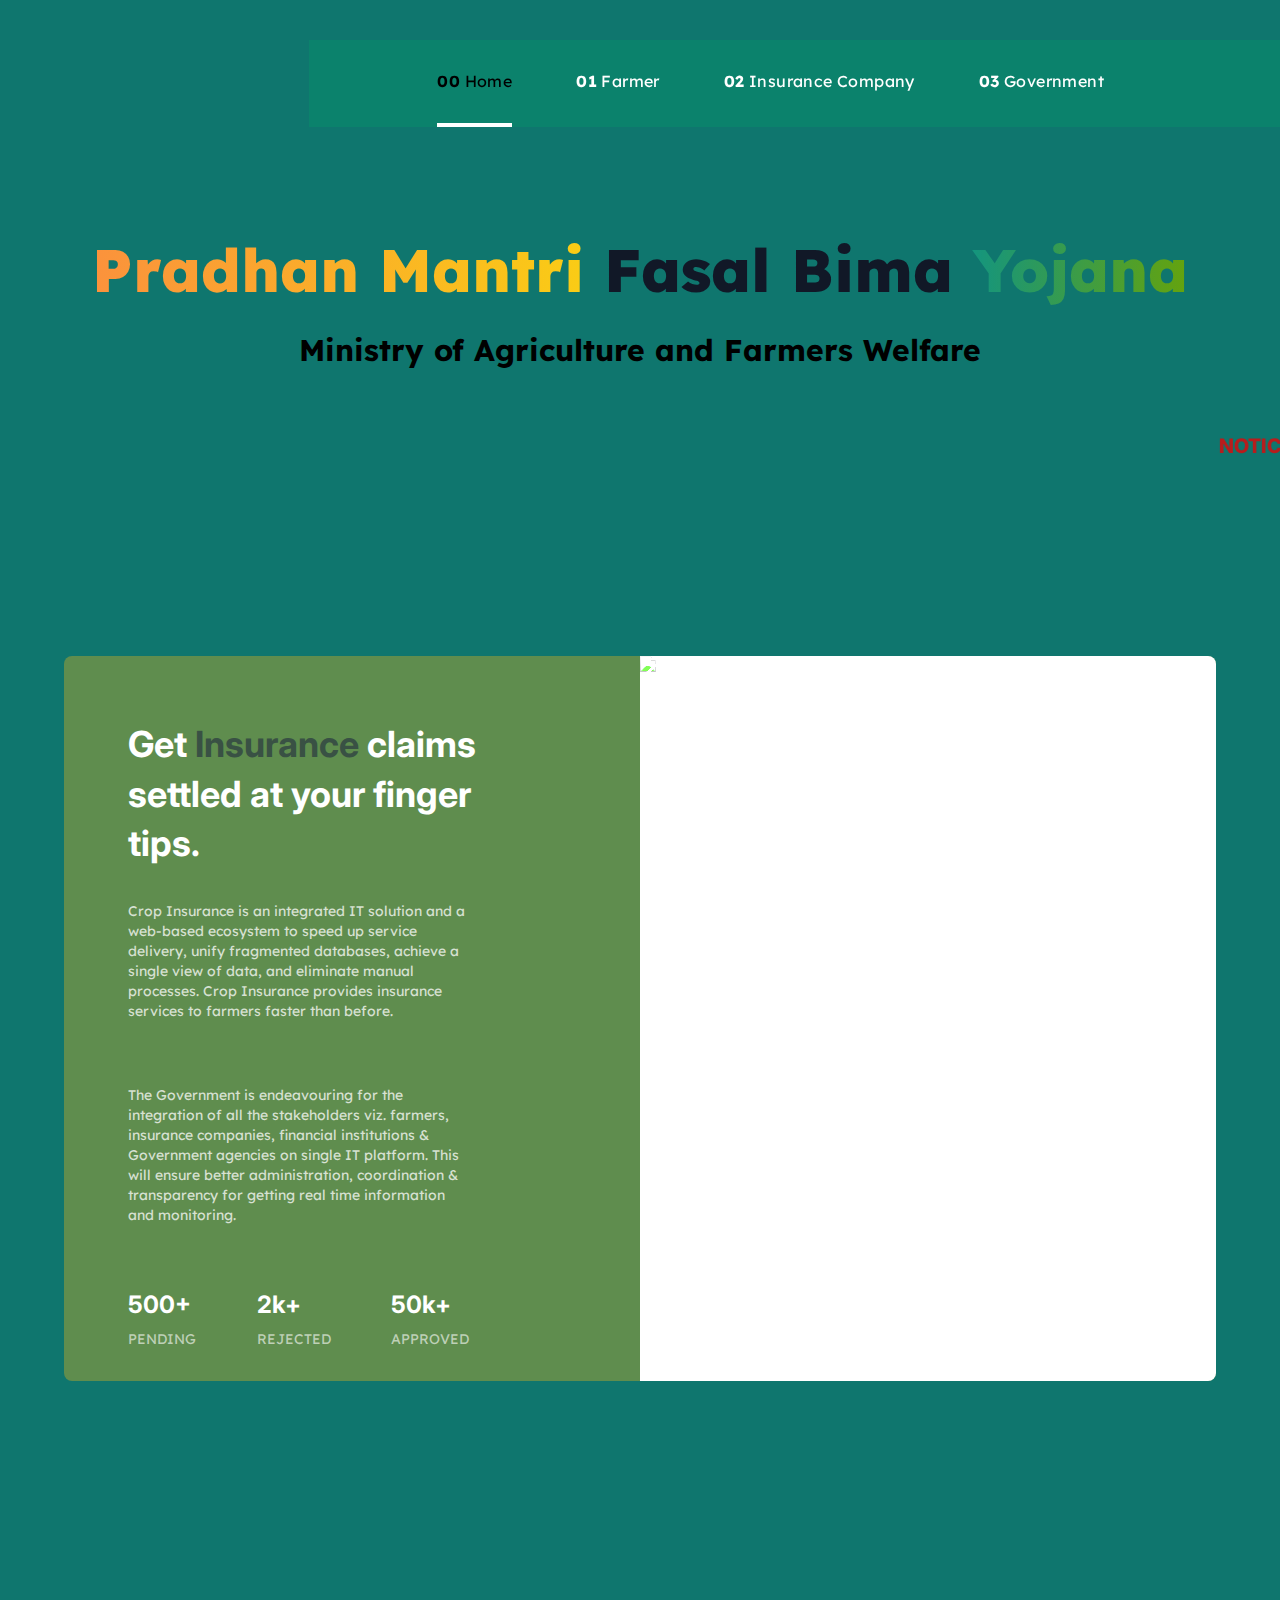
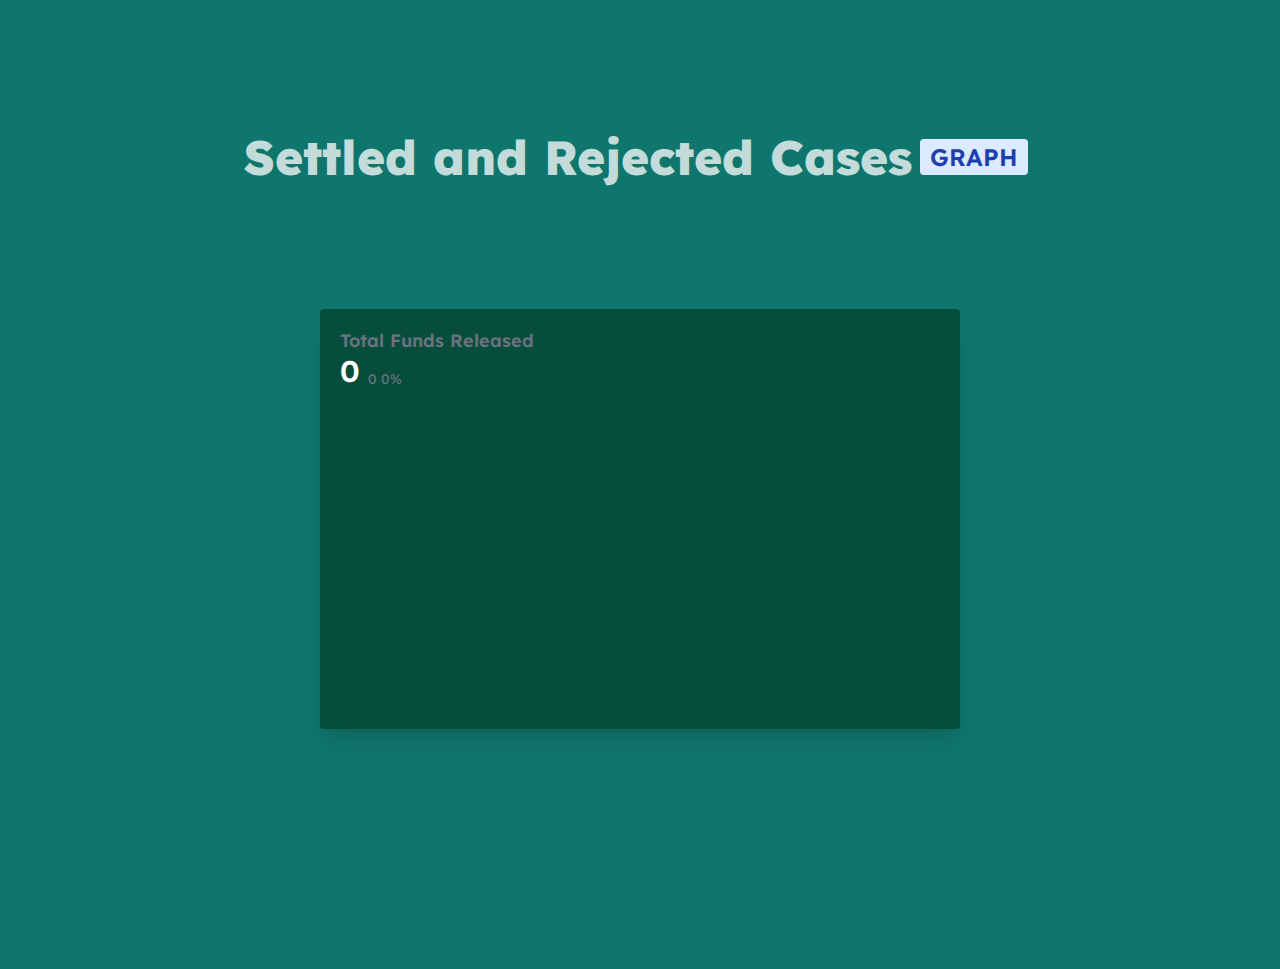
==== commit 94e6eb05: "Merge pull request #7 from ayush-raj13/patch1" ====
--- a/public/index.html
+++ b/public/index.html
@@ -38,6 +38,16 @@
       <a class="py-8 hover:border-b-4 border-[#5F8D4E] font-lexend-deca leading-[16.8px] lg:leading-[19.2px] tracking-wide text-[14px] lg:text-base text-white" href="./loginSignup.html"><b class="hidden lg:inline-block">02</b> Insurance Company</a>
       <a class="py-8 hover:border-b-4 border-[#5F8D4E] font-lexend-deca leading-[16.8px] lg:leading-[19.2px] tracking-wide text-[14px] lg:text-base text-white" href="./loginSignup.html"><b class="hidden lg:inline-block">03</b> Government</a>
   </div>
+  <div id="google_translate_element" class="absolute"></div>
+  <script src="https://translate.google.com/translate_a/element.js?cb=googleTranslateElementInit"></script>
+  <script>
+    function googleTranslateElementInit(){
+      new google.translate.TranslateElement(
+        {pageLanguage:'en'},
+        'google_translate_element'
+      );
+    }
+  </script>
   <marquee class="pt-6 text-xl font-extrabold lg:pt-8 text-red-700 font-inter absolute mt-72 lg:mt-[400px]">NOTICE: The Server will be down for maintainance until further notice.</marquee>
     <main
       class="py-44 lg:py-60 flex flex-col space-y-32 min-h-screen items-center justify-center bg-teal-700 text-center font-lexend-deca text-sm font-normal text-white/75 lg:text-left bg-[url('./images/background.jpg')] bg-cover bg-center bg-no-repeat bg-blend-screen bg-scroll"
--- a/public/main.css
+++ b/public/main.css
@@ -608,6 +608,10 @@
   top: auto;
 }
 
+.left-0{
+  left: 0px;
+}
+
 .z-20{
   z-index: 20;
 }
@@ -649,6 +653,21 @@
   margin-right: 0.5rem;
 }
 
+.my-4{
+  margin-top: 1rem;
+  margin-bottom: 1rem;
+}
+
+.mx-5{
+  margin-left: 1.25rem;
+  margin-right: 1.25rem;
+}
+
+.my-3{
+  margin-top: 0.75rem;
+  margin-bottom: 0.75rem;
+}
+
 .mb-4{
   margin-bottom: 1rem;
 }
@@ -715,6 +734,14 @@
 
 .mr-3{
   margin-right: 0.75rem;
+}
+
+.mt-2{
+  margin-top: 0.5rem;
+}
+
+.mt-5{
+  margin-top: 1.25rem;
 }
 
 .inline-block{
@@ -1403,6 +1430,10 @@
   padding-top: 1rem;
 }
 
+.pt-5{
+  padding-top: 1.25rem;
+}
+
 .text-left{
   text-align: left;
 }
@@ -1689,6 +1720,10 @@
 .outline-none{
   outline: 2px solid transparent;
   outline-offset: 2px;
+}
+
+.outline{
+  outline-style: solid;
 }
 
 .ring-1{
